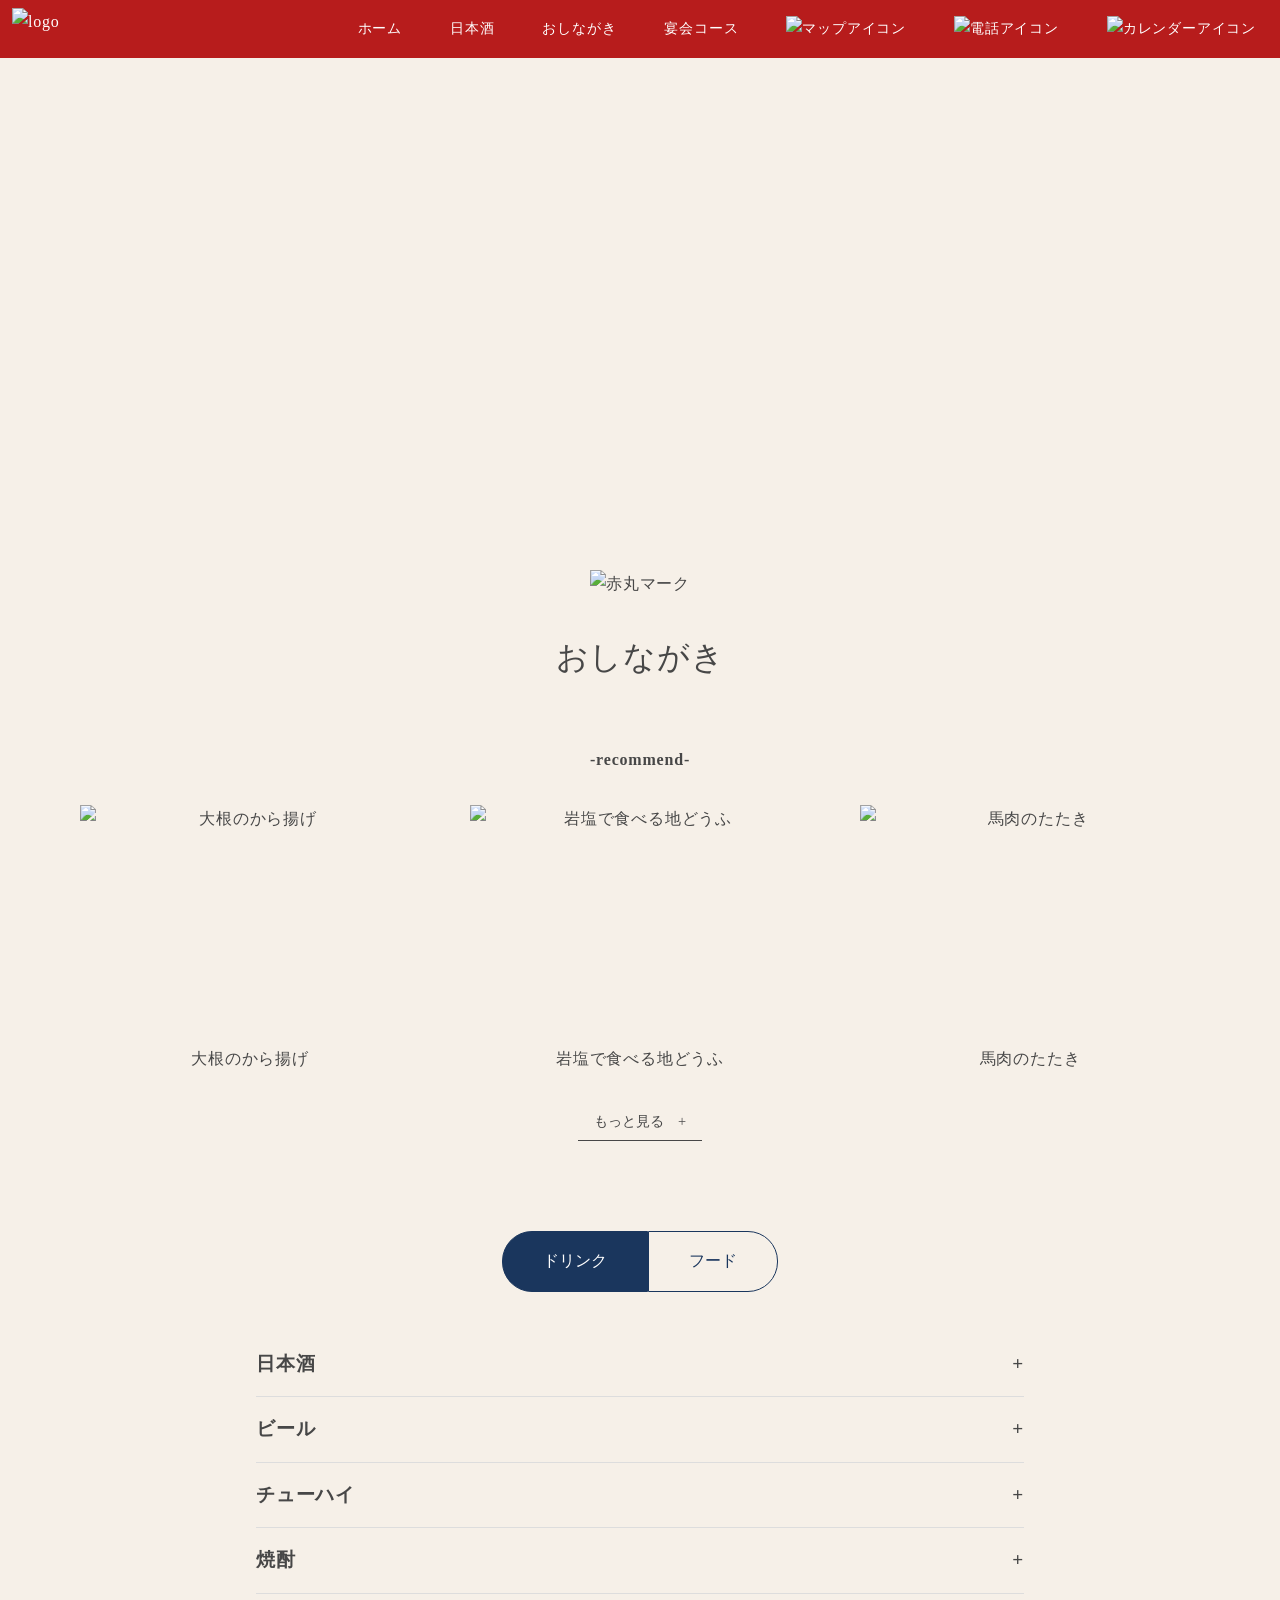
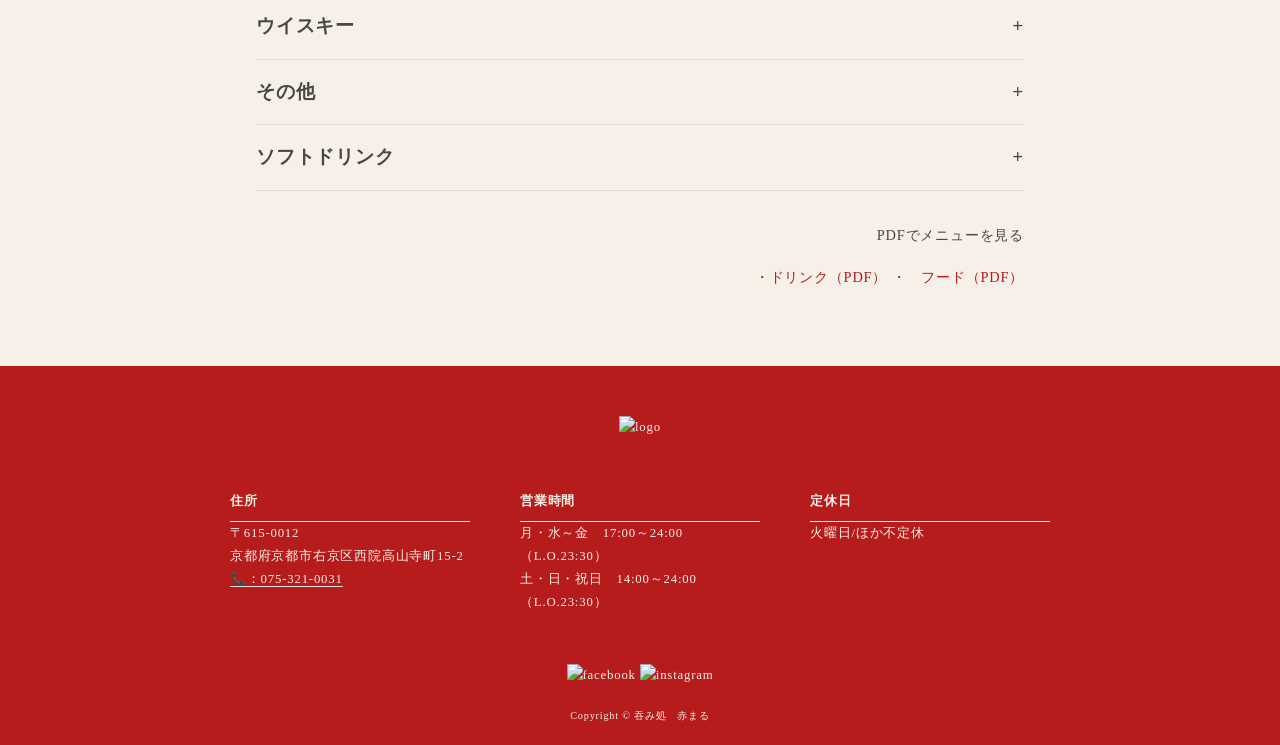
==== drink.html @ 9bc42112 "Add files via upload" ====
<!DOCTYPE html>
<html lang="ja">
<head>
<meta charset="UTF-8" >
<meta name="viewport" content="width=device-width, initial-scale=1.0">
<title>呑み処　赤まる　京都西院居酒屋</title>
<link rel="icon" href="images/icon.png">
<link rel="stylesheet" href="reset.css">
<link rel="stylesheet" href="style.css">
<link rel="stylesheet" href="mobile.css">



</head>
<body>
<header>
 <div class="headerWrap">
    <h1 class="logo">
        <a href="index.html"><img src="images/icon3.png" alt="logo"></a>
    </h1>
        <nav class="gNav">
            <ul class="headerNav">
                <li><a href="index.html#home">
                    <span class="navText">ホーム</span>
                    <img class="navIcon" src="images/icon_home.png" alt="ホーム">
                </a></li>
                <li><a href="sake.html">
                    <span class="navText">日本酒</span>
                    <img class="navIcon" src="images/icon_sake.png" alt="日本酒">
                </a></li>
                <li><a href="drink.html">
                    <span class="navText">おしながき</span>
                    <img class="navIcon" src="images/icon_menu.png" alt="おしながき">
                </a></li>
                <li><a href="party.html">
                    <span class="navText">宴会コース</span>
                    <img class="navIcon" src="images/icon_party.png" alt="宴会コース">
                </a></li>
                <li><a href="index.html#access"><img src="images/icon_address.png" alt="マップアイコン"></a></li>
                <li><a href="tel:05054889491"><img src="images/icon_phone.png" alt="電話アイコン"></a></li>
                <li><a href="https://r.gnavi.co.jp/agg4ncz30000/" target="_blank" rel="noopener noreferrer"><img src="images/icon_carender.png" alt="カレンダーアイコン"></a></li>
            </ul>
        </nav>
 </div>
</header>

<main>
<section class="subhero drinkhero">

</section>

<img src="images/icon.png" alt="赤丸マーク">

<h2 class="sectionTitle">おしながき</h2>

<section class="menuPhoto">
    <div class="innerWrap">

    <h3>-recommend-</h3>
    <div class="menuWrap">

    <!-- おすすめ3枚 -->
    <figure class="menuCard">
        <img src="images/menu102.png" alt="大根のから揚げ">
        <figcaption>大根のから揚げ</figcaption>
    </figure>

    <figure class="menuCard">
        <img src="images/menu101.png" alt="岩塩で食べる地どうふ">
        <figcaption>岩塩で食べる地どうふ</figcaption>
    </figure>

    <figure class="menuCard">
        <img src="images/menu103.png" alt="馬肉のたたき">
        <figcaption>馬肉のたたき</figcaption>
    </figure>

    </div>

    <div class="moreBtn">
    <button type="button" id="openGallery">もっと見る　+</button>
    </div>

    </div>

</section>


<!--============ 写真一覧モーダル =============-->

<div class="modal" id="galleryModal">

    <div class="galleryModalContent">

        <button class="closeBtn" id="closeGallery">
            ×
        </button>

        <h3>- menu gallery -</h3>

        <!-- 写真一覧 -->
        <div class="galleryGrid">

            <figure class="galleryItem">
                <img src="images/menu102.png" alt="大根のから揚げ">
                <figcaption>大根のから揚げ</figcaption>
            </figure>

            <figure class="galleryItem">
                <img src="images/menu101.png" alt="岩塩で食べる地どうふ">
                <figcaption>岩塩で食べる地どうふ</figcaption>
            </figure>

            <figure class="galleryItem">
                <img src="images/menu103.png" alt="馬肉のたたき">
                <figcaption>馬肉のたたき</figcaption>
            </figure>

            <figure class="galleryItem">
                <img src="images/menu/menu201.png" alt="お刺身">
                <figcaption>お刺身</figcaption>
            </figure>

            <figure class="galleryItem">
                <img src="images/menu/menu202.png" alt="ブリカマ焼き">
                <figcaption>ブリカマ焼き</figcaption>
            </figure>

            <figure class="galleryItem">
                <img src="images/menu/menu203.png" alt="ホルモン焼きソバ">
                <figcaption>ホルモン焼きソバ</figcaption>
            </figure>

            <figure class="galleryItem">
                <img src="images/menu/menu204.png" alt="国産和牛上ミノ湯引き">
                <figcaption>国産和牛上ミノ湯引き</figcaption>
            </figure>

            <figure class="galleryItem">
                <img src="images/menu/menu205.png" alt="牛スジ煮込み">
                <figcaption>牛スジ煮込み</figcaption>
            </figure>

            <figure class="galleryItem">
                <img src="images/menu/menu206.png" alt="馬刺し三種盛り">
                <figcaption>馬刺し三種盛り</figcaption>
            </figure>

            <figure class="galleryItem">
                <img src="images/menu/menu207.png" alt="馬肉だし茶漬け">
                <figcaption>馬肉だし茶漬け</figcaption>
            </figure>

            <figure class="galleryItem">
                <img src="images/menu/menu301.png" alt="お店のメニュー">
                <figcaption>お店のメニュー</figcaption>
            </figure>

            <figure class="galleryItem">
                <img src="images/menu/menu302.png" alt="お店のメニュー">
                <figcaption>お店のメニュー</figcaption>
            </figure>

            <figure class="galleryItem">
                <img src="images/menu/menu303.png" alt="お店のメニュー">
                <figcaption>お店のメニュー</figcaption>
            </figure>


            <!--===============-追加用==============

            <figure class="galleryItem">
                <img src="#" alt="#">
                <figcaption>お店のメニュー</figcaption>
            </figure>

            =========================================-->

        </div>

    </div>

</div>


<!-- =========================
     写真拡大モーダル
========================= -->


<div class="photoModal" id="photoModal">

    <button class="photoCloseBtn" id="photoCloseBtn">
        ×
    </button>

    <img id="largeImage" src="#" alt="">

    <p id="largeCaption"></p>

</div>



<!--------以下おしながき------------->

<section class="menu">

    <!-- タブ -->
    <div class="tab">
        <button class="tabBtn active" data-tab="drink">ドリンク</button>
        <button class="tabBtn" data-tab="food">フード</button>
    </div>

    <!-- ドリンク -->
    <div id="drink" class="tabContent active drink">

    <details>
        <summary>日本酒</summary>
        <ul>
            <li>
                <span class="name">本日の日本酒</span>
                <span class="price">550円</span>
            </li>
            <li>
                <span class="name">今週の日本酒</span>
                <span class="price">660円</span>
            </li>
            <li>
                <span class="name">ほか日本酒</span>
                <span class="price">880円～</span>
            </li>
            <p>
                十四代、新政などもございます。店舗にて、ぜひお尋ねください。<br>
                詳しくは、<a href="sake.html">こちらのページ</a>をご覧ください。
            </p>
        </ul>
    </details>

    <details>
        <summary>ビール</summary>
        <ul>
            <li>
                <span class="name">生ビール</span>
                <span class="price">550円</span>
            </li>
            <li>
                <span class="name">瓶ビール</span>
                <span class="price">730円</span>
            </li>
            <li>
                <span class="name">クラフトビール</span>
                <span class="price">680円</span>
            </li>
        </ul>
    </details>

    <details>
        <summary>チューハイ</summary>
        <ul>
            <li>
                <span class="name">プレーン</span>
                <span class="price">550円</span>
            </li>
            <li>
                <span class="name">レモン</span>
                <span class="price">550円</span>
            </li>
            <li>
                <span class="name">ライム</span>
                <span class="price">550円</span>
            </li>
            <li>
                <span class="name">グレープ</span>
                <span class="price">550円</span>
            </li>
            <li>
                <span class="name">グレープフルーツ</span>
                <span class="price">550円</span>
            </li>
            <li>
                <span class="name">シークアーサー</span>
                <span class="price">550円</span>
            </li>
            <li>
                <span class="name">カルピス</span>
                <span class="price">550円</span>
            </li>
            <li>
                <span class="name">宇治茶</span>
                <span class="price">550円</span>
            </li>
            <li>
                <span class="name">赤梅</span>
                <span class="price">550円</span>
            </li>
        </ul>
    </details>

    <details>
        <summary>焼酎</summary>
        <ul>
            <li>
                <span class="name">芋 黒霧島</span>
                <span class="price">550円</span>
            </li>
            <li>
                <span class="name">麦 いいちこ</span>
                <span class="price">550円</span>
            </li>
            <li>
                <span class="name">ほか焼酎</span>
                <span class="price">990円～</span>
            </li>
            <p>
                フラミンゴ、㐂六などもございます。店舗にて、ぜひお尋ねください。<br>
            </p>
        </ul>
    </details>

    <details>
        <summary>ウイスキー</summary>
        <ul>
            <li>
                <span class="name">オーシャンラッキー（ハイボール）</span>
                <span class="price">580円</span>
            </li>
            <li>
                <span class="name">マルス（静岡）</span>
                <span class="price">700円</span>
            </li>

            <!----------------品切れ-----------------------
            <li>
                <span class="name">ピーク（岐阜）</span>
                <span class="price">700円</span>
            </li>
            ----------------------------------------------->

            <li>
                <span class="name">サンピース（三重）</span>
                <span class="price">700円</span>
            </li>

            <!----------------品切れ-----------------------
            <li>
                <span class="name">サンシャイン（富山）</span>
                <span class="price">700円</span>
            </li>
             ----------------------------------------------->

            <li>
                <span class="name">ホワイトオーク（兵庫）</span>
                <span class="price">700円</span>
            </li>
            <li>
                <span class="name">チェリー（福島）</span>
                <span class="price">700円</span>
            </li>
            <li>
                <span class="name">ほかウイスキー</span>
                <span class="price">770円～</span>
            </li>
            <p>
                山崎、AOなどもございます。店舗にて、ぜひお尋ねください。<br>
            </p>
        </ul>
    </details>

    <details>
        <summary>その他</summary>
        <ul>
            <li>
                <span class="name">梅酒</span>
                <span class="price">500円</span>
            </li>
            <li>
                <span class="name">氷結 無糖レモン</span>
                <span class="price">550円</span>
            </li>
            <li>
                <span class="name">レモンチェロ</span>
                <span class="price">550円</span>
            </li>
            <li>
                <span class="name">翠ジン</span>
                <span class="price">550円</span>
            </li>
            <li>
                <span class="name">ハウスワイン（赤・白）</span>
                <span class="price">550円</span>
            </li>
        </ul>
    </details>

    <details>
        <summary>ソフトドリンク</summary>
        <ul>
            <li>
                <span class="name">コーラ</span>
                <span class="price">400円</span>
            </li>
            <li>
                <span class="name">ジンジャーエール</span>
                <span class="price">400円</span>
            </li>
            <li>
                <span class="name">オレンジジュース</span>
                <span class="price">400円</span>
            </li>
            <li>
                <span class="name">アップルジュース</span>
                <span class="price">400円</span>
            </li>
            <li>
                <span class="name">カルピス</span>
                <span class="price">400円</span>
            </li>
            <li>
                <span class="name">ウーロン茶</span>
                <span class="price">400円</span>
            </li>
        </ul>
    </details>

</div>

<!-- フード -->
<div id="food" class="tabContent food">

    <details>
        <summary>おすすめ</summary>
        <ul>
            <li>
                <span class="name">大根のから揚げ</span>
                <span class="price">700円</span>
            </li>
            <li>
                <span class="name">岩塩で食べる地どうふ</span>
                <span class="price">660円</span>
            </li>
            <li>
                <span class="name">馬肉のたたき</span>
                <span class="price">1,300円</span>
            </li>
            <li>
                <span class="name">だしまかず</span>
                <span class="price">700円</span>
            </li>
            <li>
                <span class="name">馬生レバー</span>
                <span class="price">1,600円</span>
            </li>
            <li>
                <span class="name">トマトスライス</span>
                <span class="price">400円</span>
            </li>
            <li>
                <span class="name">ちくわのいそべあげ</span>
                <span class="price">600円</span>
            </li>
            <li>
                <span class="name">牛肉のしぐれ煮</span>
                <span class="price">600円</span>
            </li>
            <li>
                <span class="name">牛カッパ肉からあげ</span>
                <span class="price">900円</span>
            </li>
            <li>
                <span class="name">がんす（魚のすり身フライ）</span>
                <span class="price">450円</span>
            </li>
            <li>
                <span class="name">ホルモン焼きソバ</span>
                <span class="price">1,300円</span>
            </li>
            <li>
                <span class="name">旨から高菜チャーハン</span>
                <span class="price">1,000円</span>
            </li>

             <!----------------品切れ-----------------------
            <li>
                <span class="name">馬肉ギョーザ（5個）</span>
                <span class="price">1,000円</span>
            </li>
            <li>
                <span class="name">万願寺天ぷら</span>
                <span class="price">750円</span>
            </li>
            <li>
                <span class="name">おじゃこと万願寺のおばんざい</span>
                <span class="price">500円</span>
            </li>

            ------------------------------------------------>

            <li>
                <span class="name">鶏ボンジリからあげ</span>
                <span class="price">700円</span>
            </li>
            <li>
                <span class="name">牛スジ煮込み</span>
                <span class="price">800円</span>
            </li>
        </ul>
    </details>

    <details>
        <summary>馬肉</summary>
        <ul>
            <li>
                <span class="name">馬刺し三種盛り</span>
                <span class="price">2,500円</span>
            </li>
            <li>
                <span class="name">特選霜降り</span>
                <span class="price">2,000円</span>
            </li>
            <li>
                <span class="name">たてがみ</span>
                <span class="price">1,850円</span>
            </li>
            <li>
                <span class="name">赤身ロース</span>
                <span class="price">1,200円</span>
            </li>
            <li>
                <span class="name">ハラミ</span>
                <span class="price">1,200円</span>
            </li>
            <li>
                <span class="name">ヒレ</span>
                <span class="price">1,100円</span>
            </li>
            <li>
                <span class="name">馬生レバー</span>
                <span class="price">1,600円</span>
            </li>
            <li>
                <span class="name">桜ユッケ</span>
                <span class="price">1,200円</span>
            </li>
            <li>
                <span class="name">馬肉の炙り</span>
                <span class="price">1,850円</span>
            </li>
            <li>
                <span class="name">馬肉のたたき</span>
                <span class="price">1,300円</span>
            </li>
            <li>
                <span class="name">馬焼肉盛り合わせ</span>
                <span class="price">4,000円</span>
            </li>
        </ul>
    </details>

    <details>
        <summary>お刺身</summary>
        <ul>
            <li>
                <span class="name">本日のお刺身</span>
                <span class="price">700円</span>
            </li>

            <li>
                <span class="name">刺身の盛り合わせ</span>
                <span class="price">1,700円</span>
            </li>

            <p>
                マグロ・タイ・タコ・ブリトロ・〆サバ・サーモンなど。<br>
                ※仕入れ状況により、内容が変更となる場合がございます。
            </p>
        </ul>
    </details>

    <details>
        <summary>おつまみ</summary>
        <ul>
            <li>
                <span class="name">きゅうり一本漬</span>
                <span class="price">600円</span>
            </li>
            <li>
                <span class="name">ナス一本漬</span>
                <span class="price">600円</span>
            </li>
            <li>
                <span class="name">お漬物盛り</span>
                <span class="price">650円</span>
            </li>
            <li>
                <span class="name">サメ軟骨ウメ</span>
                <span class="price">600円</span>
            </li>
            <li>
                <span class="name">本わさび昆布</span>
                <span class="price">600円</span>
            </li>
            <li>
                <span class="name">ショウガ昆布</span>
                <span class="price">600円</span>
            </li>
            <li>
                <span class="name">ひろみのヘシコ</span>
                <span class="price">750円</span>
            </li>
            <li>
                <span class="name">博多酢モツ</span>
                <span class="price">600円</span>
            </li>
            <li>
                <span class="name">カニ味噌</span>
                <span class="price">600円</span>
            </li>
            <li>
                <span class="name">あん肝</span>
                <span class="price">650円</span>
            </li>
            <li>
                <span class="name">お刺身クラゲ</span>
                <span class="price">700円</span>
            </li>
            <li>
                <span class="name">炙り明太子</span>
                <span class="price">600円</span>
            </li>
            <li>
                <span class="name">板わさ</span>
                <span class="price">600円</span>
            </li>
            <li>
                <span class="name">チャンジャ</span>
                <span class="price">600円</span>
            </li>
            <li>
                <span class="name">じゃこおろし</span>
                <span class="price">500円</span>
            </li>
            <li>
                <span class="name">なめたけおろし</span>
                <span class="price">500円</span>
            </li>
            <li>
                <span class="name">馬力</span>
                <span class="price">500円</span>
            </li>
            <li>
                <span class="name">もろきゅう</span>
                <span class="price">500円</span>
            </li>
            <li>
                <span class="name">らっきょ</span>
                <span class="price">450円</span>
            </li>
            <li>
                <span class="name">おつまみ三種</span>
                <span class="price">900円</span>
            </li>
            <li>
                <span class="name">岩塩で食べる地豆腐</span>
                <span class="price">650円</span>
            </li>
            <li>
                <span class="name">エイヒレ炙り</span>
                <span class="price">900円</span>
            </li>
            <li>
                <span class="name">トマトスライス</span>
                <span class="price">400円</span>
            </li>
        </ul>
    </details>

    <details>
        <summary>一品</summary>
        <ul>
            <li>
                <span class="name">赤ウインナー</span>
                <span class="price">550円</span>
            </li>
            <li>
                <span class="name">チョリソー</span>
                <span class="price">600円</span>
            </li>
            <li>
                <span class="name">ガーリックウインナー</span>
                <span class="price">650円</span>
            </li>
            <li>
                <span class="name">バーブウインナー</span>
                <span class="price">650円</span>
            </li>
            <li>
                <span class="name">ウインナー三種</span>
                <span class="price">900円</span>
            </li>
            <li>
                <span class="name">厚切りベーコン</span>
                <span class="price">600円</span>
            </li>
            <li>
                <span class="name">ベーコンエッグ</span>
                <span class="price">700円</span>
            </li>
            <li>
                <span class="name">ゴーヤチャンプル</span>
                <span class="price">1,100円</span>
            </li>
            <li>
                <span class="name">餃子</span>
                <span class="price">600円</span>
            </li>
            <li>
                <span class="name">青トウガラシ餃子</span>
                <span class="price">600円</span>
            </li>
            <li>
                <span class="name">激辛餃子</span>
                <span class="price">700円</span>
            </li>
            <li>
                <span class="name">四川麻婆豆腐</span>
                <span class="price">1,100円</span>
            </li>
            <li>
                <span class="name">国産和牛ホホのから揚げ</span>
                <span class="price">950円</span>
            </li>
            <li>
                <span class="name">国産和牛ホホの塩焼き</span>
                <span class="price">950円</span>
            </li>
            <li>
                <span class="name">国産和牛上ミノ湯引き</span>
                <span class="price">950円</span>
            </li>
            <li>
                <span class="name">国産和牛センマイ刺し</span>
                <span class="price">950円</span>
            </li>
        </ul>
    </details>

    <details>
        <summary>焼き物</summary>
        <ul>
            <li>
                <span class="name">ブリカマ焼き</span>
                <span class="price">1,100円</span>
            </li>
            <li>
                <span class="name">サワラ焼き</span>
                <span class="price">700円</span>
            </li>
            <li>
                <span class="name">サバ焼き</span>
                <span class="price">700円</span>
            </li>
            <li>
                <span class="name">鮭ハラス焼き</span>
                <span class="price">700円</span>
            </li>
            <li>
                <span class="name">ししゃも焼き</span>
                <span class="price">650円</span>
            </li>
            <li>
                <span class="name">厚切り鮭焼き</span>
                <span class="price">750円</span>
            </li>
            <li>
                <span class="name">親鶏炭火焼き</span>
                <span class="price">750円</span>
            </li>
            <li>
                <span class="name">砂ずり焼き</span>
                <span class="price">600円</span>
            </li>
            <li>
                <span class="name">セセリ塩焼き</span>
                <span class="price">700円</span>
            </li>
            <li>
                <span class="name">こてっちゃん</span>
                <span class="price">700円</span>
            </li>
            <li>
                <span class="name">トントロ焼き</span>
                <span class="price">700円</span>
            </li>
            <li>
                <span class="name">国産和牛ホルモン塩焼き</span>
                <span class="price">1,100円</span>
            </li>
            <li>
                <span class="name">国産和牛カルビ焼き</span>
                <span class="price">1,200円</span>
            </li>
            <li>
                <span class="name">国産和牛ハツ焼き</span>
                <span class="price">900円</span>
            </li>
            <li>
                <span class="name">国産和牛レバニラ</span>
                <span class="price">900円</span></li>
            <li>
                <span class="name">国産和牛タン塩焼き</span>
                <span class="price">900円</span></li>
        </ul>
    </details>

    <details>
        <summary>揚げ物</summary>
        <ul>
            <li>
                <span class="name">ハムカツ</span>
                <span class="price">450円</span>
            </li>
            <li>
                <span class="name">ボンジリのから揚げ</span>
                <span class="price">700円</span>
            </li>
            <li>
                <span class="name">さきイカの天ぷら</span>
                <span class="price">650円</span>
            </li>
            <li>
                <span class="name">ごぼうのから揚げ</span>
                <span class="price">650円</span>
            </li>
            <li>
                <span class="name">ナンコツのから揚げ</span>
                <span class="price">650円</span>
            </li>
            <li>
                <span class="name">鶏のから揚げ</span>
                <span class="price">650円</span>
            </li>
            <li>
                <span class="name">ホルモンのから揚げ</span>
                <span class="price">650円</span>
            </li>
            <li>
                <span class="name">下足のから揚げ</span>
                <span class="price">650円</span>
            </li>
            <li>
                <span class="name">レンコンハサミ揚げ</span>
                <span class="price">650円</span>
            </li>
            <li>
                <span class="name">しいたけの肉詰め</span>
                <span class="price">650円</span>
            </li>
            <li>
                <span class="name">ササミ大葉揚げ</span>
                <span class="price">650円</span>
            </li>
            <li>
                <span class="name">ササミチーズ揚げ</span>
                <span class="price">650円</span>
            </li>
            <li>
                <span class="name">旨辛ササミチキン</span>
                <span class="price">650円</span>
            </li>
            <li>
                <span class="name">ササミフライ三種</span>
                <span class="price">900円</span>
            </li>
            <li>
                <span class="name">ちくわのいそべ揚げ</span>
                <span class="price">600円</span>
            </li>
            <li>
                <span class="name">クリームコロッケ</span>
                <span class="price">450円</span>
            </li>
            <li>
                <span class="name">コロッケ（2個）</span>
                <span class="price">550円</span>
            </li>
            <li>
                <span class="name">ポテトフライ</span>
                <span class="price">600円</span>
            </li>
            <li>
                <span class="name">超ビッグメンチカツ</span>
                <span class="price">1,300円</span>
            </li>
            <li>
                <span class="name">大きくて長いヒレカツ</span>
                <span class="price">1,300円</span>
            </li>
            <li>
                <span class="name">アジフライ（2枚）</span>
                <span class="price">800円</span>
            </li>
            <li>
                <span class="name">ビッグコロッケ</span>
                <span class="price">850円</span>
            </li>
        </ul>
    </details>

    <details>
        <summary>サラダ</summary>
        <ul>
            <li>
                <span class="name">赤まるサラダ（野菜サラダ）</span>
                <span class="price">950円</span>
            </li>
            <li>
                <span class="name">ポテトサラダ</span>
                <span class="price">680円</span>
            </li>
        </ul>
    </details>

    <details>
        <summary>ご飯物</summary>
        <ul>
            <li>
                <span class="name">チャーハン</span>
                <span class="price">900円</span>
            </li>
            <li>
                <span class="name">高菜チャーハン</span>
                <span class="price">900円</span>
            </li>
            <li>
                <span class="name">旨辛チャーハン</span>
                <span class="price">1,000円</span>
            </li>
            <li>
                <span class="name">ガーリックチャーハン</span>
                <span class="price">1,000円</span>
            </li>
            <li>
                <span class="name">焼きそば（ミックス）</span>
                <span class="price">1,000円</span>
            </li>
            <li>
                <span class="name">海鮮ユッケ丼</span>
                <span class="price">1,000円</span>
            </li>
            <li>
                <span class="name">お茶漬け</span>
                <span class="price">700円</span>
            </li>
            <li>
                <span class="name">四川麻婆丼</span>
                <span class="price">1,200円</span>
            </li>
            <li>
                <span class="name">四川麻婆麺（まぜ麺）</span>
                <span class="price">1,300円</span>
            </li>
        </ul>
    </details>

</div>

</div>

<div class="menuPDF">
    <p>PDFでメニューを見る</p>
            <a href="pdf/drink.pdf" target="_blank" class="pdf">
                ・ドリンク（PDF）
            </a>

            <a href="pdf/food.pdf" target="_blank" class="pdf">
                ・　フード（PDF）
            </a>
</div>

</section>



<script>

    /* =========================
       タブ切り替え
    ========================= */

    const tabs = document.querySelectorAll(".tabBtn");
    const contents = document.querySelectorAll(".tabContent");

    tabs.forEach(tab => {

        tab.addEventListener("click", () => {

            tabs.forEach(btn => {
                btn.classList.remove("active");
            });

            contents.forEach(content => {
                content.classList.remove("active");
            });

            tab.classList.add("active");

            document
                .getElementById(tab.dataset.tab)
                .classList.add("active");

        });

    });


    /* =========================
       写真一覧モーダル
    ========================= */

    const galleryModal =
        document.getElementById("galleryModal");

    const openGallery =
        document.getElementById("openGallery");

    const closeGallery =
        document.getElementById("closeGallery");


    // もっと見るをクリック

    openGallery.addEventListener("click", () => {

        galleryModal.style.display = "block";

    });


    // ×をクリック

    closeGallery.addEventListener("click", () => {

        galleryModal.style.display = "none";

    });


    /* =========================
       写真拡大
    ========================= */
    const galleryItems =
        document.querySelectorAll(".galleryItem");

    const photoModal =
        document.getElementById("photoModal");

    const largeImage =
        document.getElementById("largeImage");

    const largeCaption =
        document.getElementById("largeCaption");

    const photoCloseBtn =
        document.getElementById("photoCloseBtn");


    galleryItems.forEach(item => {

        item.addEventListener("click", () => {

            const image =
                item.querySelector("img");

            const caption =
                item.querySelector("figcaption");


            largeImage.src = image.src;

            largeImage.alt = image.alt;

            largeCaption.textContent =
                caption.textContent;


            photoModal.style.display = "flex";

        });

    });


    // 拡大写真を閉じる

    photoCloseBtn.addEventListener("click", () => {

        photoModal.style.display = "none";

    });



    /* =========================
       背景クリックで閉じる
    ========================= */

    galleryModal.addEventListener("click", (event) => {

        if (event.target === galleryModal) {

            galleryModal.style.display = "none";

        }

    });


    photoModal.addEventListener("click", (event) => {

        if (event.target === photoModal) {

            photoModal.style.display = "none";

        }

    });

</script>
</main>


<footer>
    <div class="innerWrap">
    <p>
        <a href="index.html"><img src="images/icon3.png" alt="logo"></a>
    </p>
    <div class="footerInfo">
        <dl>
        <dt>住所</dt>
        <dd>
            〒615-0012<br>
            京都府京都市右京区西院高山寺町15-2<br>
            <a href="tel:0753210031"  class="tel-link">
                📞：075-321-0031
            </a>
        </dd>
        </dl>

        <dl>
        <dt>営業時間</dt>
        <dd>
             月・水～金　17:00～24:00（L.O.23:30）<br>
             土・日・祝日　14:00～24:00（L.O.23:30）
        </dd>
        </dl>

        <dl>
        <dt>定休日</dt>
        <dd>
            火曜日/ほか不定休
        </dd>
        </dl>
    </div>
    <div class="footerIcon">
    <p>
        <a href="#"><img src="images/icon_fb.png" alt="facebook"></a>
        <a href="#"><img src="images/icon_ig.png" alt="instagram"></a>
    </p>
    </div>
    <small>Copyright © 吞み処　赤まる</small>
    </div>

</footer>

</body>
---- style.css ----
body{
    min-height: 100vh;
    flex-direction: column;
    font-family:"Zen Old Mincho", serif;
    font-size:16px;
    line-height:1.8;
    letter-spacing: 0.05rem;
    color:#474747;
    background-color:#F6F0E8;
    text-align: center;
}
main{
    padding-top: 60px;
}
section{
    margin-bottom: 60px;
}
.innerWrap{
    max-width: 1200px;
    margin: 0 auto;
    padding: 0 40px;
}


/*----------------*/

header{
    position: fixed;
    top: 0;
    left: 0;
    width: 100%;
    z-index: 100;
    background-color:#B71C1C;
    backdrop-filter: blur(4px);
    color: #fff;
}
.headerWrap{
    display: flex;
    justify-content:space-between;
    align-items:center;
}
header h1 img{
    display: flex;
    text-align: left;
    height: 42px;
    margin-left: 12px ;
}

header nav ul{
    display:flex;
    text-align:right;
}
header nav li{
    font-size: 0.9rem;
    color:#fff;
    padding: 16px 24px;
}
header nav li img{
    height: 30px;
}
header nav a:hover{
    text-decoration: underline solid #fff;
}

.navIcon {
    display: none;
}
/*----------------*/

.hero{
    background-image: url(images/hero.png);
    background-repeat: no-repeat;
    background-size: cover;
    background-position: center;
    height: 100vh;
    display: flex;
    justify-content: center;
    align-items: center;
}

.heroLogo {
    width: 70%;
}
.heroLogo img{
    width: 100%;
    height: auto;
}


.menuBtn,
.bookingBtn,
.sakeBtn{
    display: flex;
    gap: 50px;
    justify-content: center;
}

.btn{
    width: 300px;
    text-align: center;
    background:#1A365D;
    color:#fff;
    padding:15px 35px;
    border-radius:50px;
    transition:.3s;
}
.btn:hover{
    background:#F6F0E8;
    color: #1A365D;
    border: #1A365D solid 2px;
}
/* 予約ボタンだけ */
.btnReserve{
    background:#B71C1C;
    color: #fff;
}

.btnReserve:hover{
    background:#F6F0E8;
    color: #B71C1C;
    border: #B71C1C solid 2px;
}

.sectionTitle{
    font-size: 2rem;
    text-align: center;
    padding-top: 30px;
    margin-bottom: 60px;
}

/*------------sake-----------*/

.sakeItem {
    display: flex;
    flex: 1;
    gap: 50px;
}
.sakeItem img{
    width: 100%;
    max-height: 400px;
}
.sakeItem article p{
    padding-top: 50px;
    margin-bottom: 60px;
}


/*------------menu-----------*/



/*------------photogallery-----------*/

.slider{
    width: 100%;
}
.bx-wrapper {
    width: 100%;
    height: 450px;
    margin: 0 auto;
    display: flex;
    align-items: center;
}
.slider img {
    width: 100%;
    height: 400px;
    object-fit: contain;
    display: block;
}

/*------------access-----------*/

.accessItem{
    display: flex;
    flex: 1;
    justify-content: center;
    gap: 50px;
    text-align: left;
}

.tel-link {
    border-bottom: 1px solid #ddd;
}
.tel-link:hover{
    border-bottom: 1px solid #1A365D;
    color: #1A365D;
}
.pdf{
    color: #B71C1C;

}
.pdf:hover{
    border-bottom: 1px solid #B71C1C;
}
.storeInfo dt {
    font-weight: bold;
    padding-bottom: 8px;
    border-bottom: 1px solid #ddd;
}
.storeInfo dd {
    padding: 15px 0 20px;
}
.storeInfo dd p:last-child {
    margin-bottom: 0;
}
.storeInfo .note {
    font-size: 0.9rem;
}



/*------------footer-----------*/

footer{
    display: block;
    background-color: #B71C1C;
    color: #F6F0E8;
    font-size: 0.8rem;
    padding: 50px 0 20px 0 ;
}
.footerInfo{
    display: flex;
    justify-content: center;
    gap: 50px;
    margin: 50px 0;
}
.footerInfo dl{
    text-align: left;
    width: 240px;
}
.footerInfo dt {
    font-weight: bold;
    padding-bottom: 8px;
    border-bottom: 1px solid ;
}
.snsIcon p img{
    height: 42px;
}
small{
    display: block;
    padding-top: 20px;
}


/*以下下層ページ*/

/*各Heroについて*/

.subhero{
    background-repeat: no-repeat;
    background-size: cover;
    background-position: center;
    height: 50vh;
    text-align: center;
}

.drinkhero{
    background-image: url(images/drinkhero.png);
}
.partyhero{
    background-image: url(images/partyhero.png);
}
.sakehero{
    background-image: url(images/sakehero.png);
}

/*----------sake------------*/

.sakeWrap{
    display: flex;
    gap: 50px;
}
.akamaruCard{
    flex:1;
    margin: 0 auto;
}
.akamaruCard img{
    width:100%;
    height:300px;
    object-fit:cover;
    display:block;
}
h3{
    font-weight: bold;
    text-align:center;
    margin: 30px 0;
}

.orderItem {
    display: flex;
    width: 100%;
}
.orderText{
    width: 45%;
}
.orderImg {
    width: 55%;
}
.sakeText,
.orderText {
    display: flex;
    flex: 1;
    font-size: 0.9rem;
    flex-direction: column;
    justify-content: center;
    align-items: center;
    box-sizing: border-box;
    text-align: center;
}

.orderText p {
    margin-bottom: 2rem;
}

.orderImg img {
    width: 100%;
    height: 100%;
    min-height: 500px;
    object-fit: contain;
}

.orderText p {
    padding-bottom: 1rem;
}


/* ----日本酒とは---- */
.sakeCards {
    display: grid;
    grid-template-columns: repeat(4, 1fr);
    gap: 20px;
    max-width: 1200px;
    margin: 0 auto;
}

.sakeCard {
    padding: 30px 25px;
    border: 1px solid #8b6f5a;
    background-color: #fffdf9;
}

.cardNumber {
    display: block;
    margin-bottom: 15px;
    font-size: 14px;
    letter-spacing: 2px;
}

.sakeCard h3 {
    margin-bottom: 20px;
    font-size: 1.2rem;
}

.sakeCard p {
    line-height: 1.9;
    font-size: 14px;
}



/*----------drink-----------*/


.menuWrap{
    display: flex;
    gap: 50px;
}
.menuCard{
    flex:1;
    margin: 0 auto;
}
.menuCard img{
    width:100%;
    height:240px;
    object-fit:cover;
    display:block;
}
.moreBtn {
    text-align: center;
    margin-top: 30px;
}

.moreBtn button {
    border-bottom: 1px solid #474747;
    color: #474747;
    font-size: 0.9rem;
    padding: 5px 1rem;
    transition:.3s;
}
.moreBtn button:hover{
    border-bottom: 1px solid #B71C1C;
    color: #B71C1C;
}


/*写真一覧モーダル*/

.modal {
    display: none;
    position: fixed;
    z-index: 1000;
    inset: 0;
    background: rgba(0, 0, 0, 0.8);
    overflow-y: auto;
    padding: 50px 20px;
}

.galleryModalContent {
    position: relative;
    width: 90%;
    max-width: 1000px;
    margin: 0 auto;
    background: #F6F0E8;
    padding: 50px 40px;
}


/* 閉じるボタン */

.closeBtn {
    position: absolute;
    top: 10px;
    right: 20px;
    background: none;
    border: none;
    color: #1A365D;
    font-size: 35px;
    cursor: pointer;
}


/* 写真一覧 */

.galleryGrid {
    display: grid;
    grid-template-columns: repeat(3, 1fr);
    gap: 10px;
}
.galleryItem {
    margin: 0;
    cursor: pointer;
}
.galleryItem img {
    display: block;
    width: 100%;
    aspect-ratio: 1 / 1;
    object-fit: cover;
    transition: opacity 0.3s;
}

.galleryItem:hover img {
    opacity: 0.8;
}
.galleryItem figcaption {
    margin-bottom: 10px;
    text-align: center;
    font-size: 0.9rem;
}


/* =========================
   写真拡大モーダル
======================== */


.photoModal {
    display: none;

    position: fixed;

    z-index: 2000;

    inset: 0;

    background: rgba(0, 0, 0, 0.9);

    align-items: center;
    justify-content: center;

    flex-direction: column;

    padding: 30px;
}


.photoModal img {
    display: block;

    max-width: 90%;
    max-height: 80vh;

    object-fit: contain;
}


.photoModal p {
    color: white;

    margin-top: 15px;

    text-align: center;
}


/* 拡大写真の閉じるボタン*/

.photoCloseBtn {
    position: absolute;

    top: 20px;
    right: 30px;

    background: none;
    border: none;

    color: white;

    font-size: 40px;

    cursor: pointer;
}



/*-----menu-----*/

.menu{
    display: block;
    width:60%;
    max-width:900px;
    margin: 0px auto 60px auto ;
    padding-top: 30px;
    text-align: left;
}
.menu ul {
    width: 80%;
    margin: 0 auto;
}
.menu ul li{
    display: flex;
    line-height: 2.5;
}
.name{
    display:flex;
    align-items:center;
    flex:1;
}
.name::after{
    content:"";
    flex:1;
    border-bottom:1px dotted #1A365D;
    margin:0 12px;
}
.price{
    margin-left: auto;
    margin-right: 20px;
    white-space:nowrap;
    font-weight:bold;
    color:#7B1E24;
}
.menu p,.menuPDF{
    font-size: 0.9rem;
    padding: 1rem 0;
}
.drink a{
    border-bottom: #B71C1C solid 1px;
}
.menuPDF{
    text-align: right;
}



/* タブボタン */
.tab{
    display:flex;
    justify-content:center;
    margin-bottom:40px;
}
.tabBtn{
    background:#F6F0E8;
    color:#1A365D;
    border:#1A365D solid 1px;
    padding:15px 40px;
    cursor:pointer;
}
.tabBtn.active{
    background:#1A365D;
    color: #fff;
}
.tabBtn:first-child{
    border-radius:30px 0 0 30px;
}
.tabBtn:last-child{
    border-radius:0 30px 30px 0;
}

/* タブ切り替え設定 */

.tabContent{
    display:none;
}
.tabContent.active{
    display:block;
}


/* アコーディオン */

details{
    border-bottom:1px solid #ddd;
    padding:15px 0;
}
summary{
    list-style: none;
    cursor:pointer;
    font-size:1.2rem;
    font-weight:bold;
}
summary::after{
    content:"+";
    float:right;
}
details[open] summary::after {
    content: "−";
}
details ul{
    margin-top:15px;
    padding-left:20px;
}

/*--------------party------------*/

.partymenu summary {
    display: flex;
}


.atention{
    width: 60%;
    margin: 0 auto;
}
.atention p{
    text-align: left;
    font-size: 1.2rem;
    font-weight:bold;
    margin-bottom: 1rem;
}
.atention ul li{
    text-align: left;
}
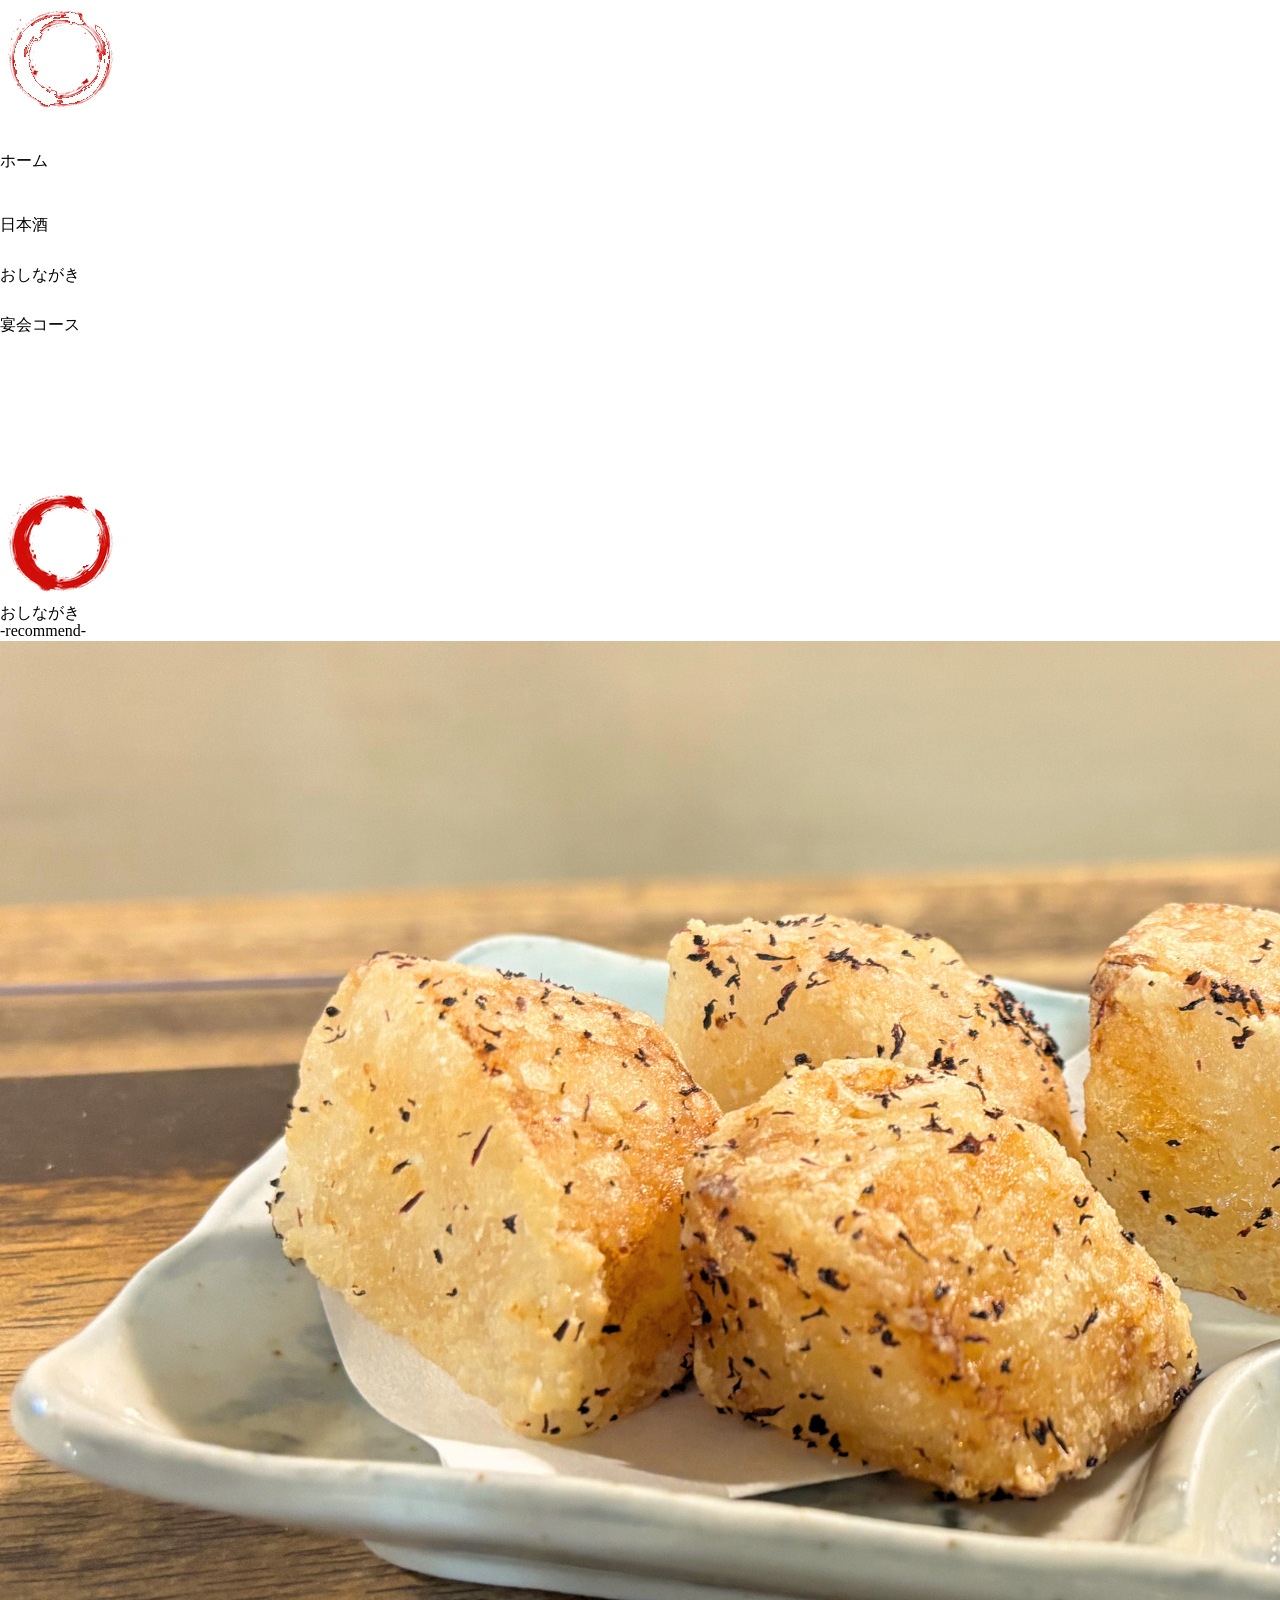
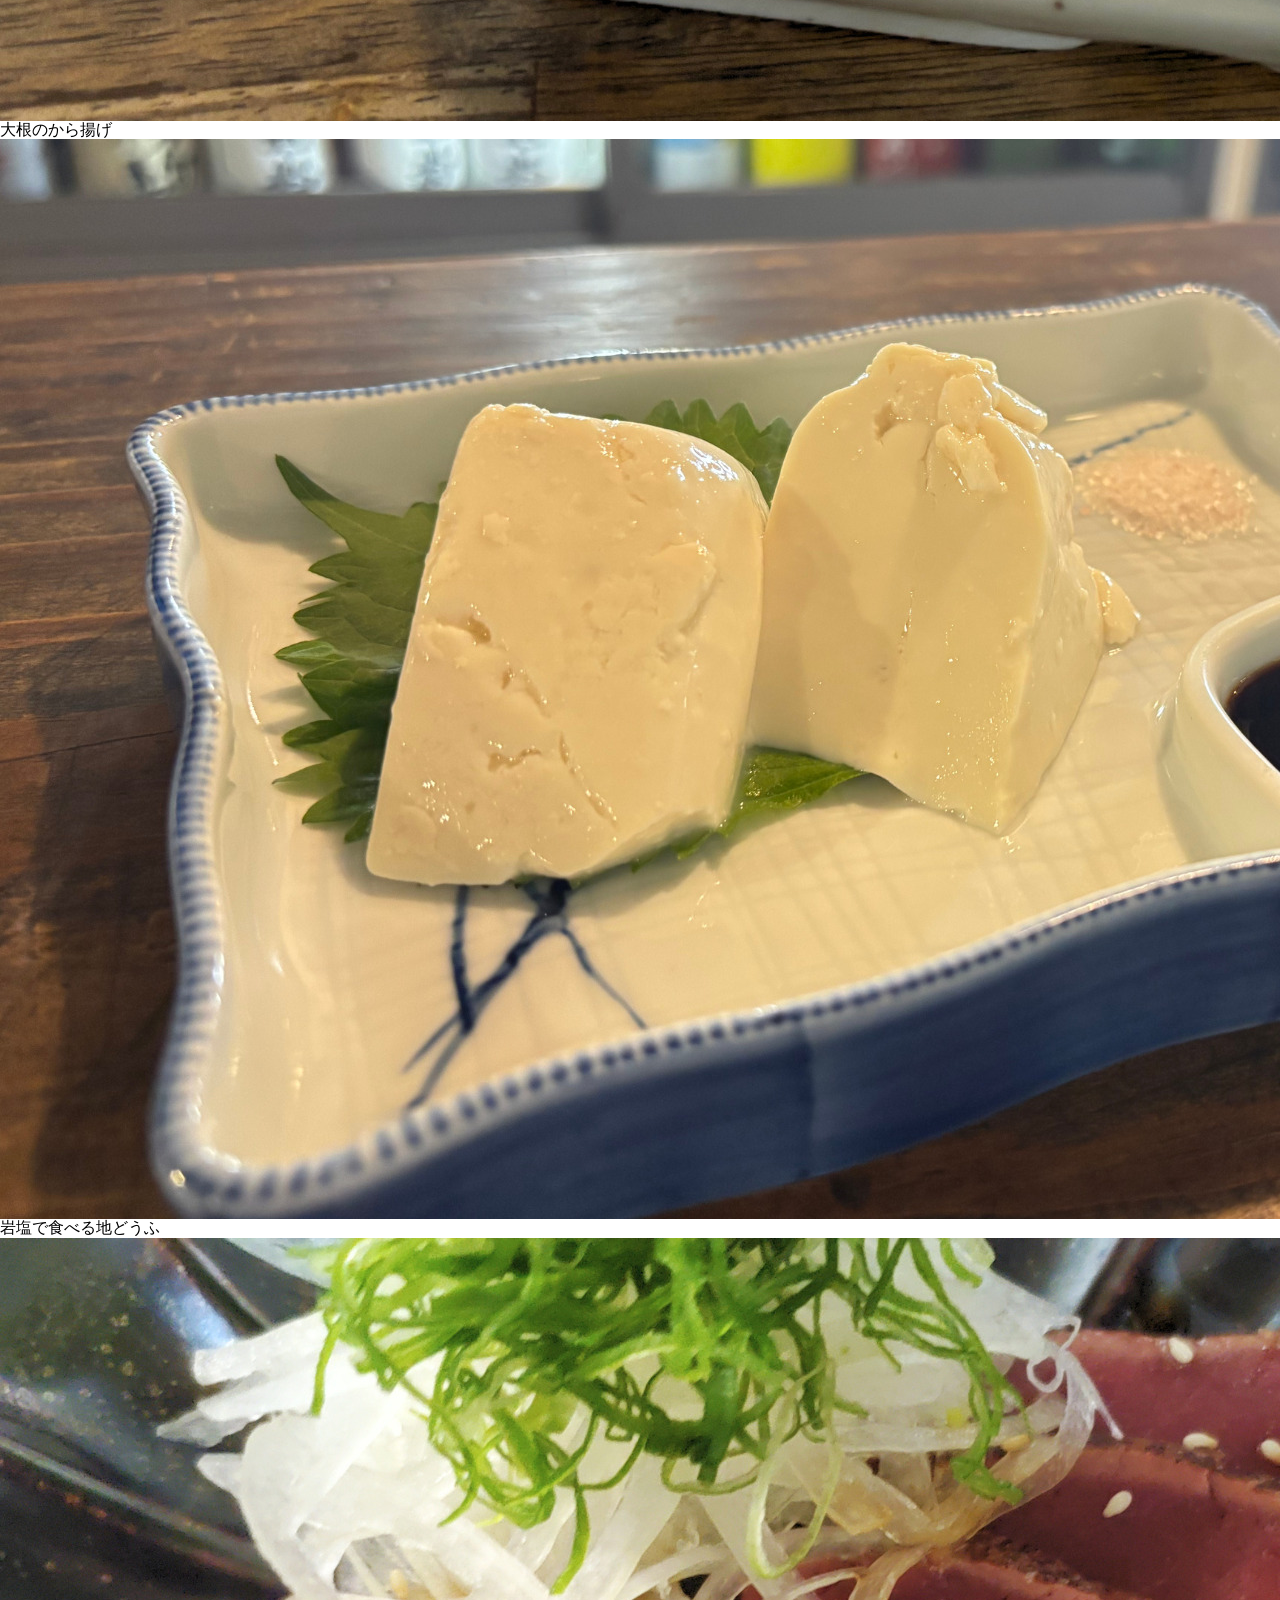
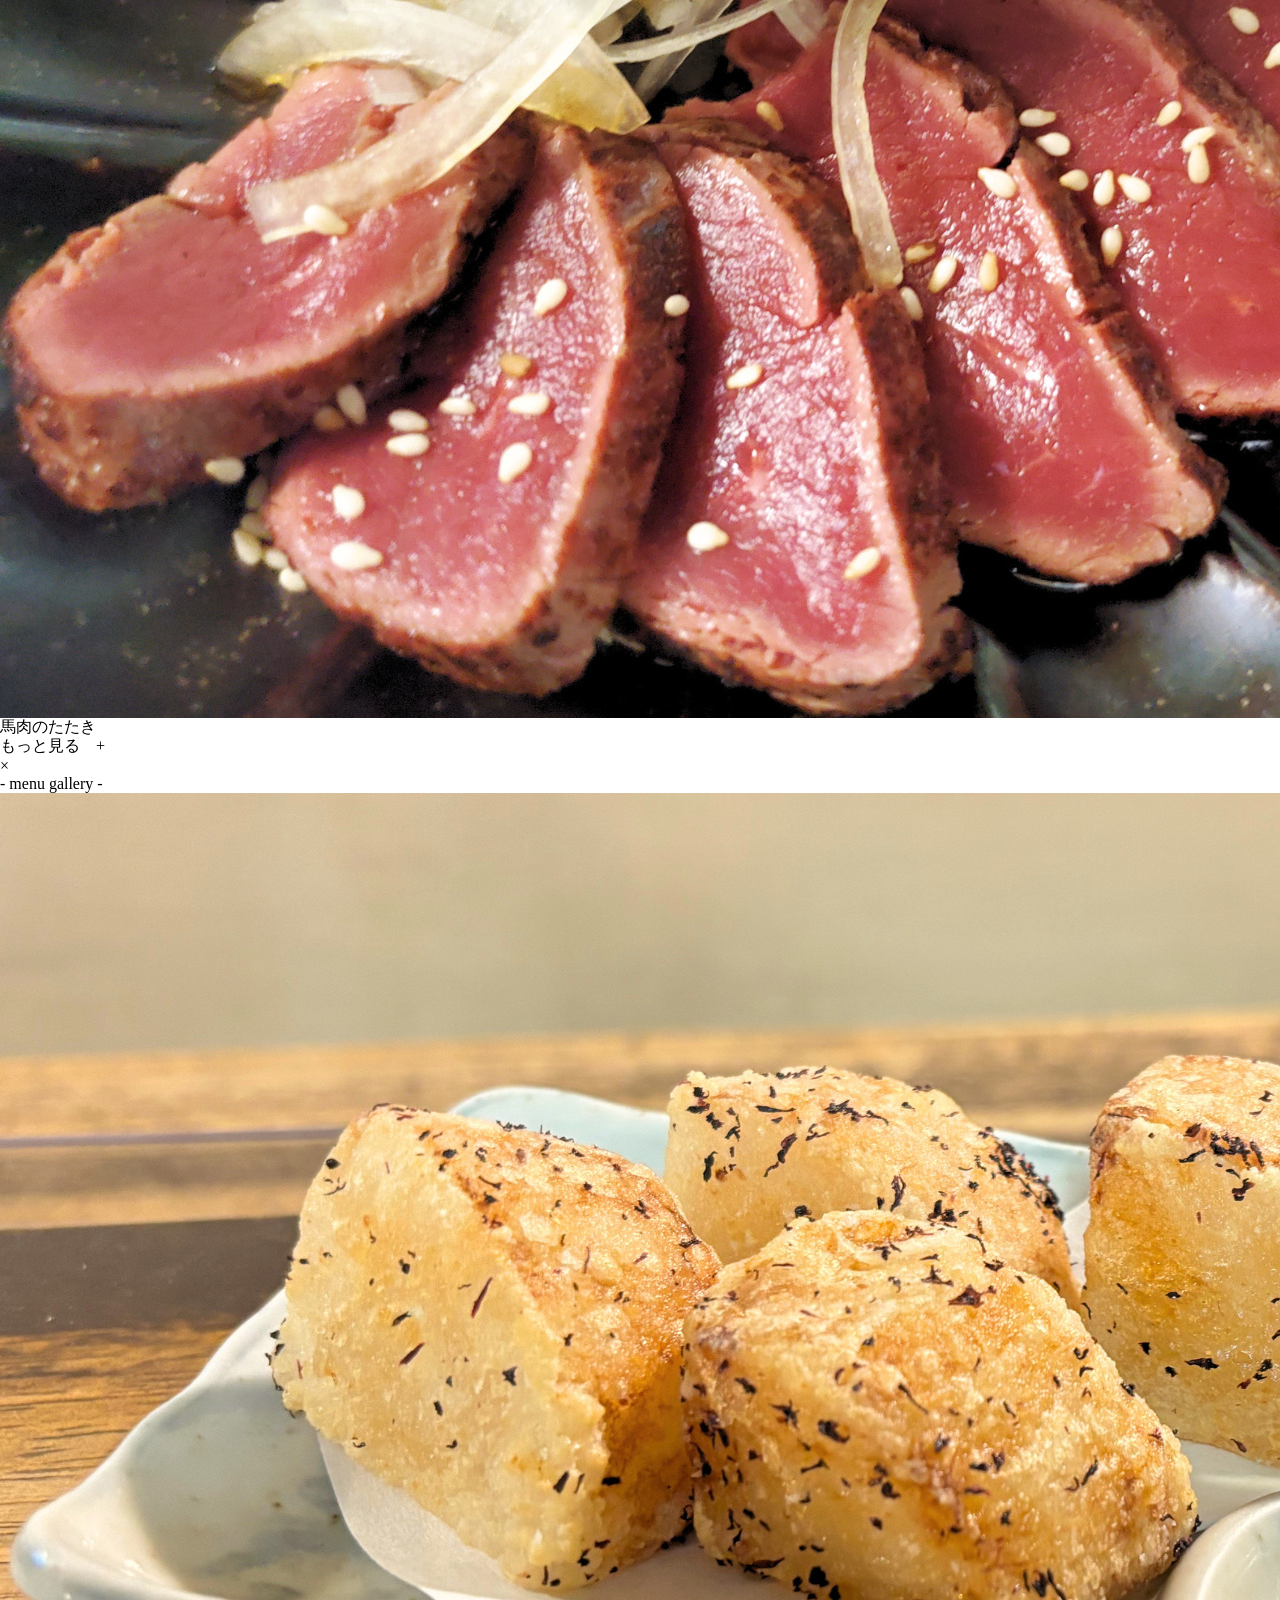
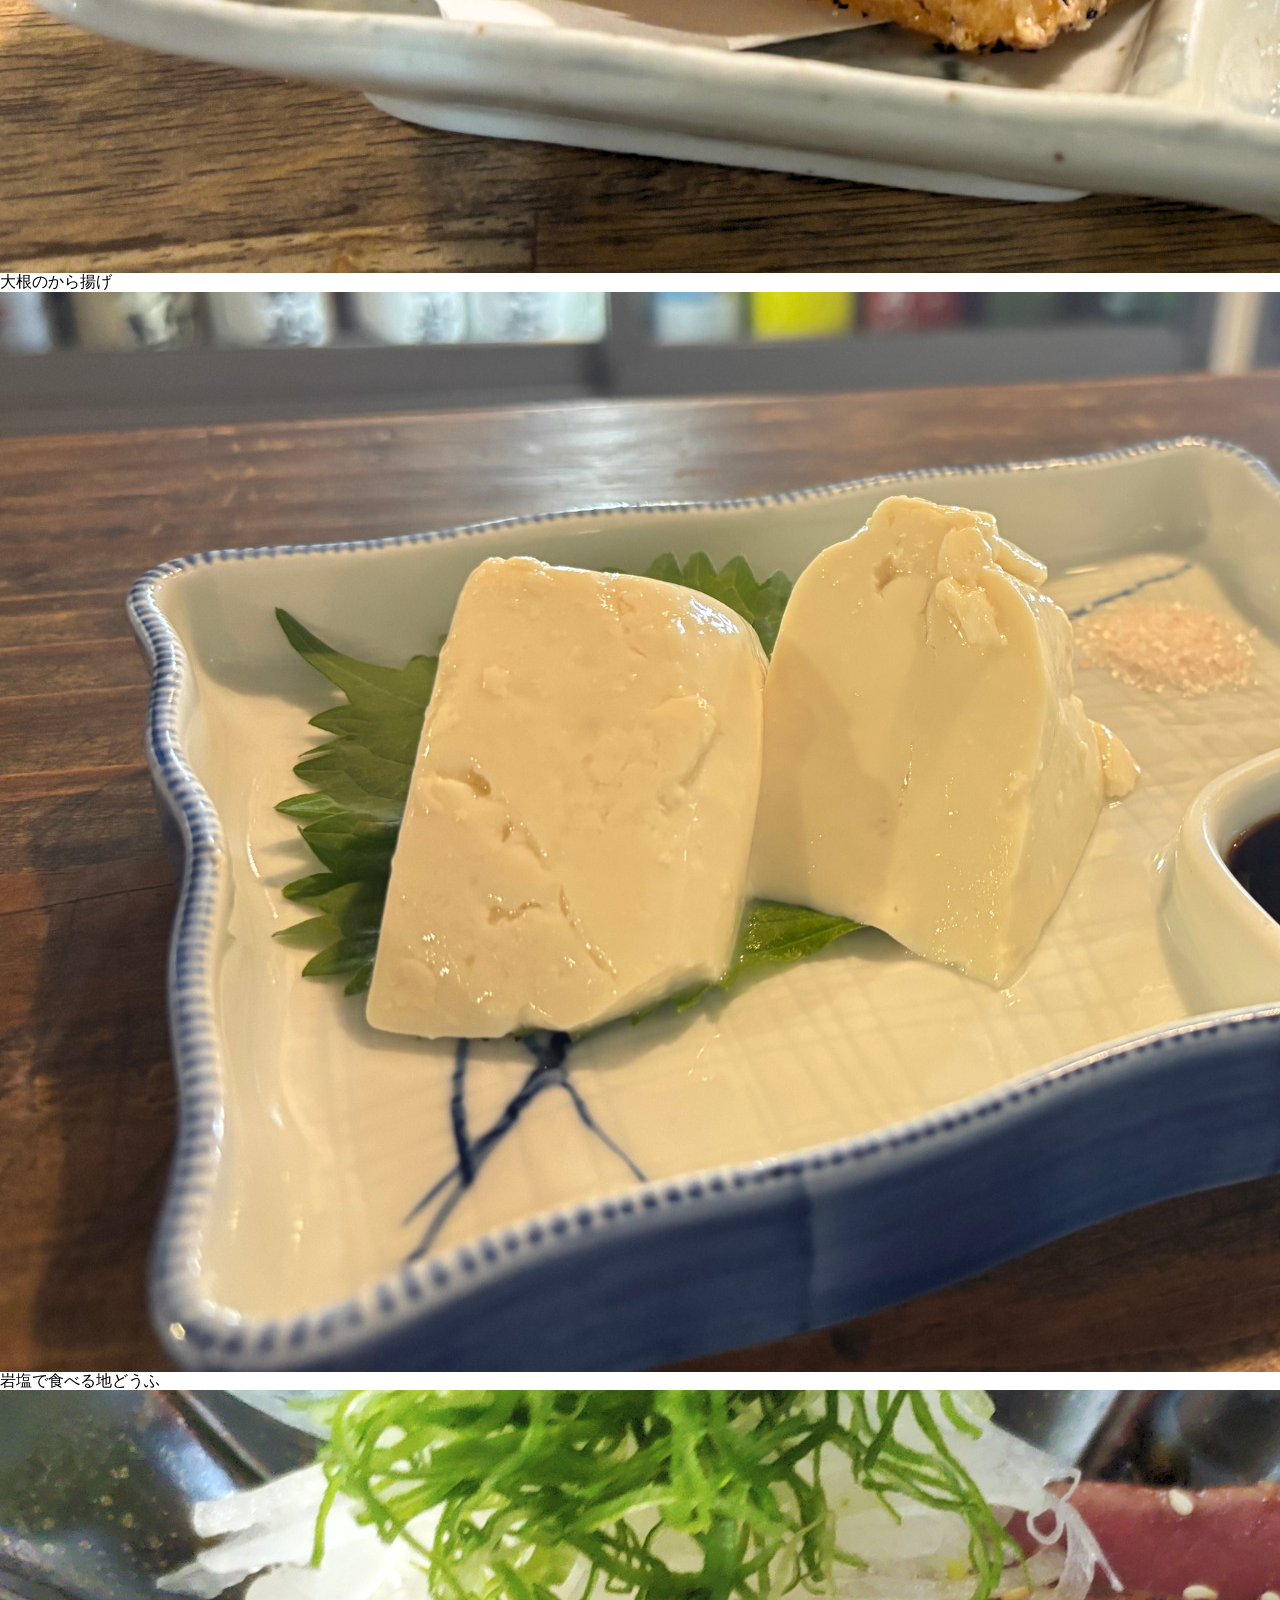
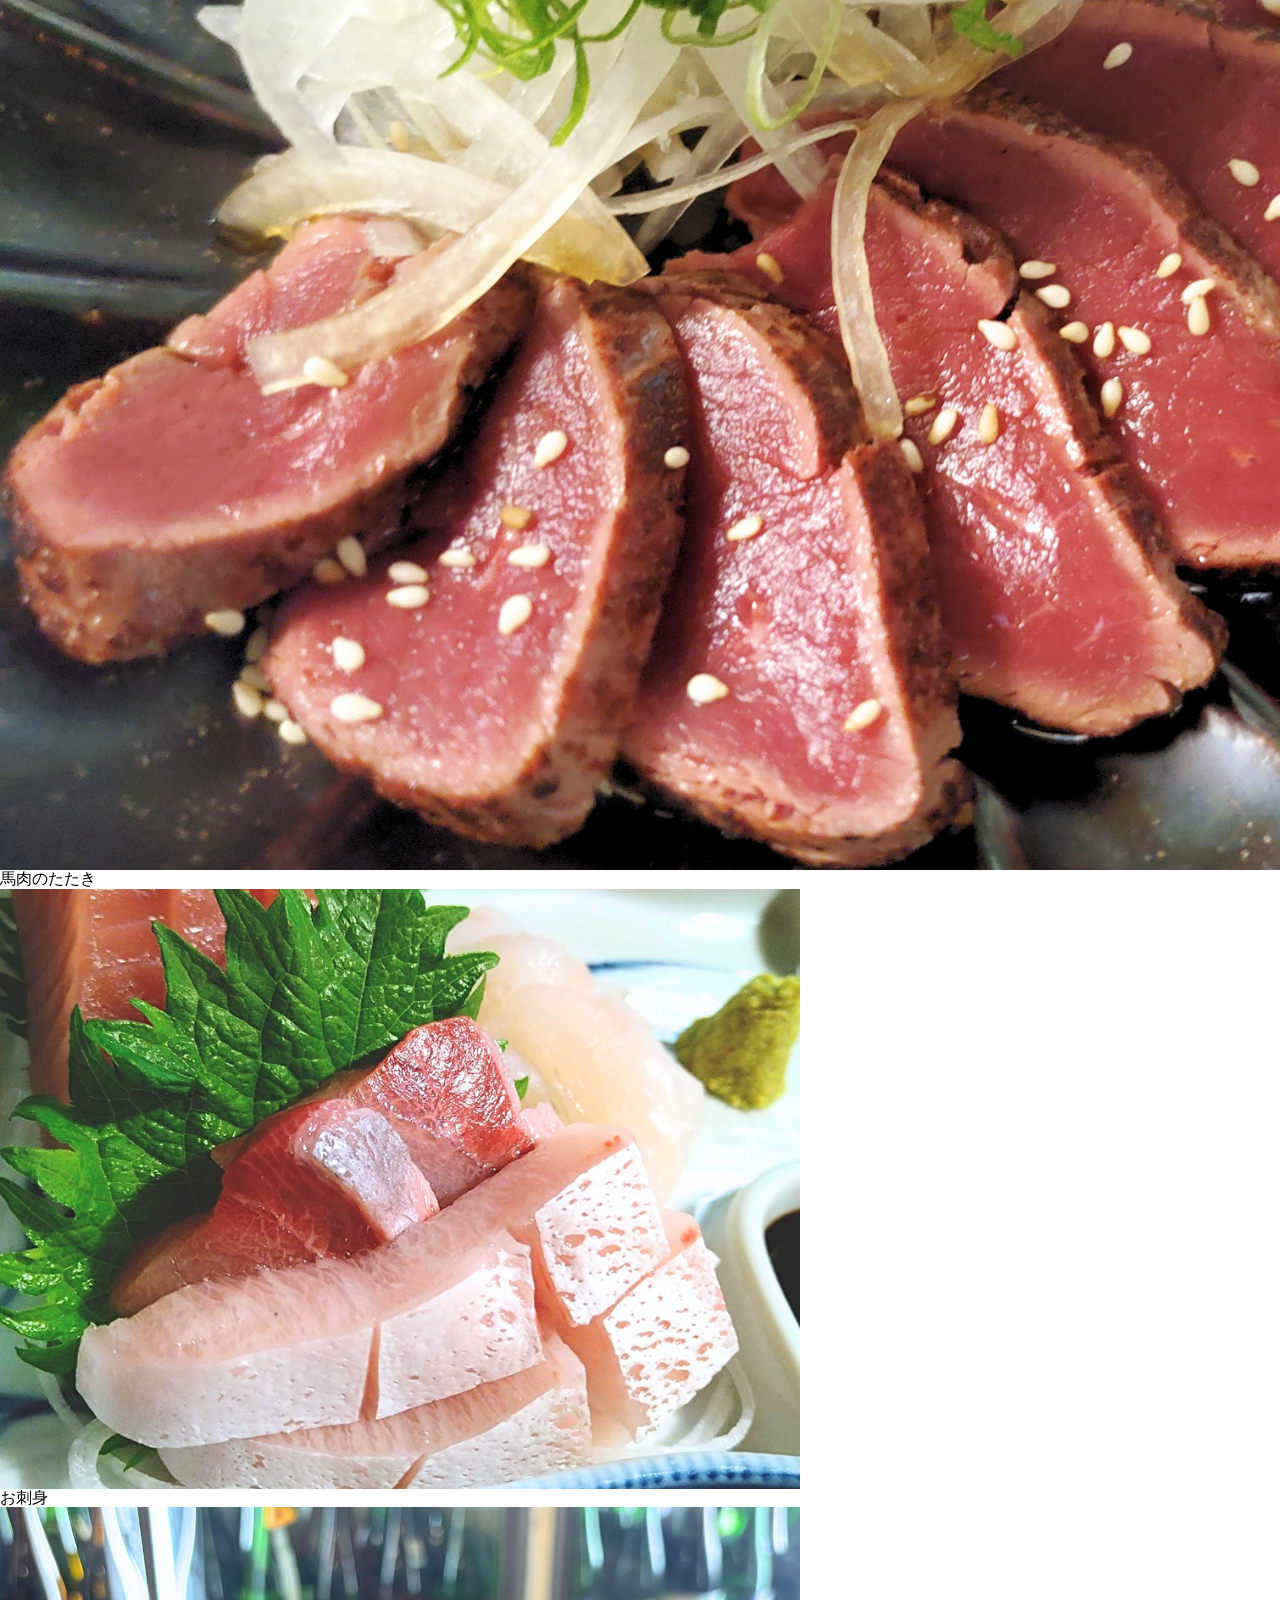
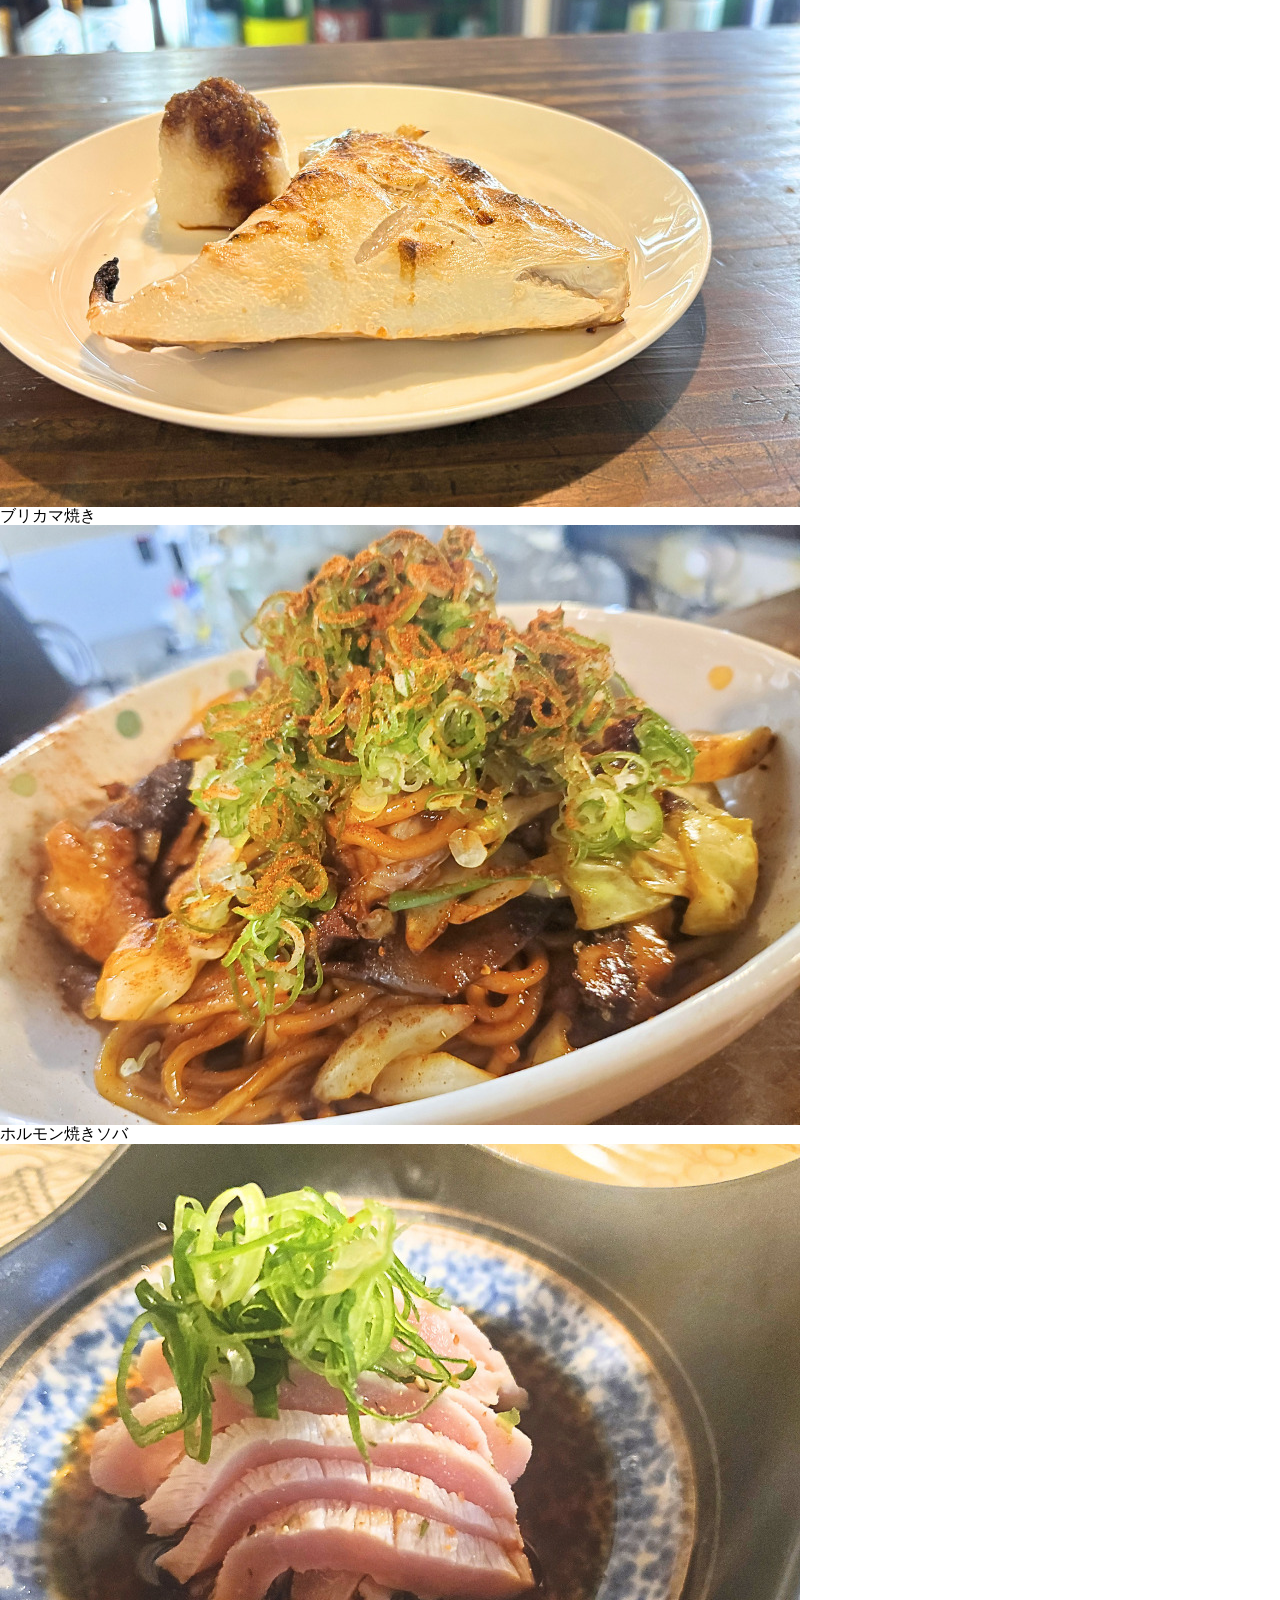
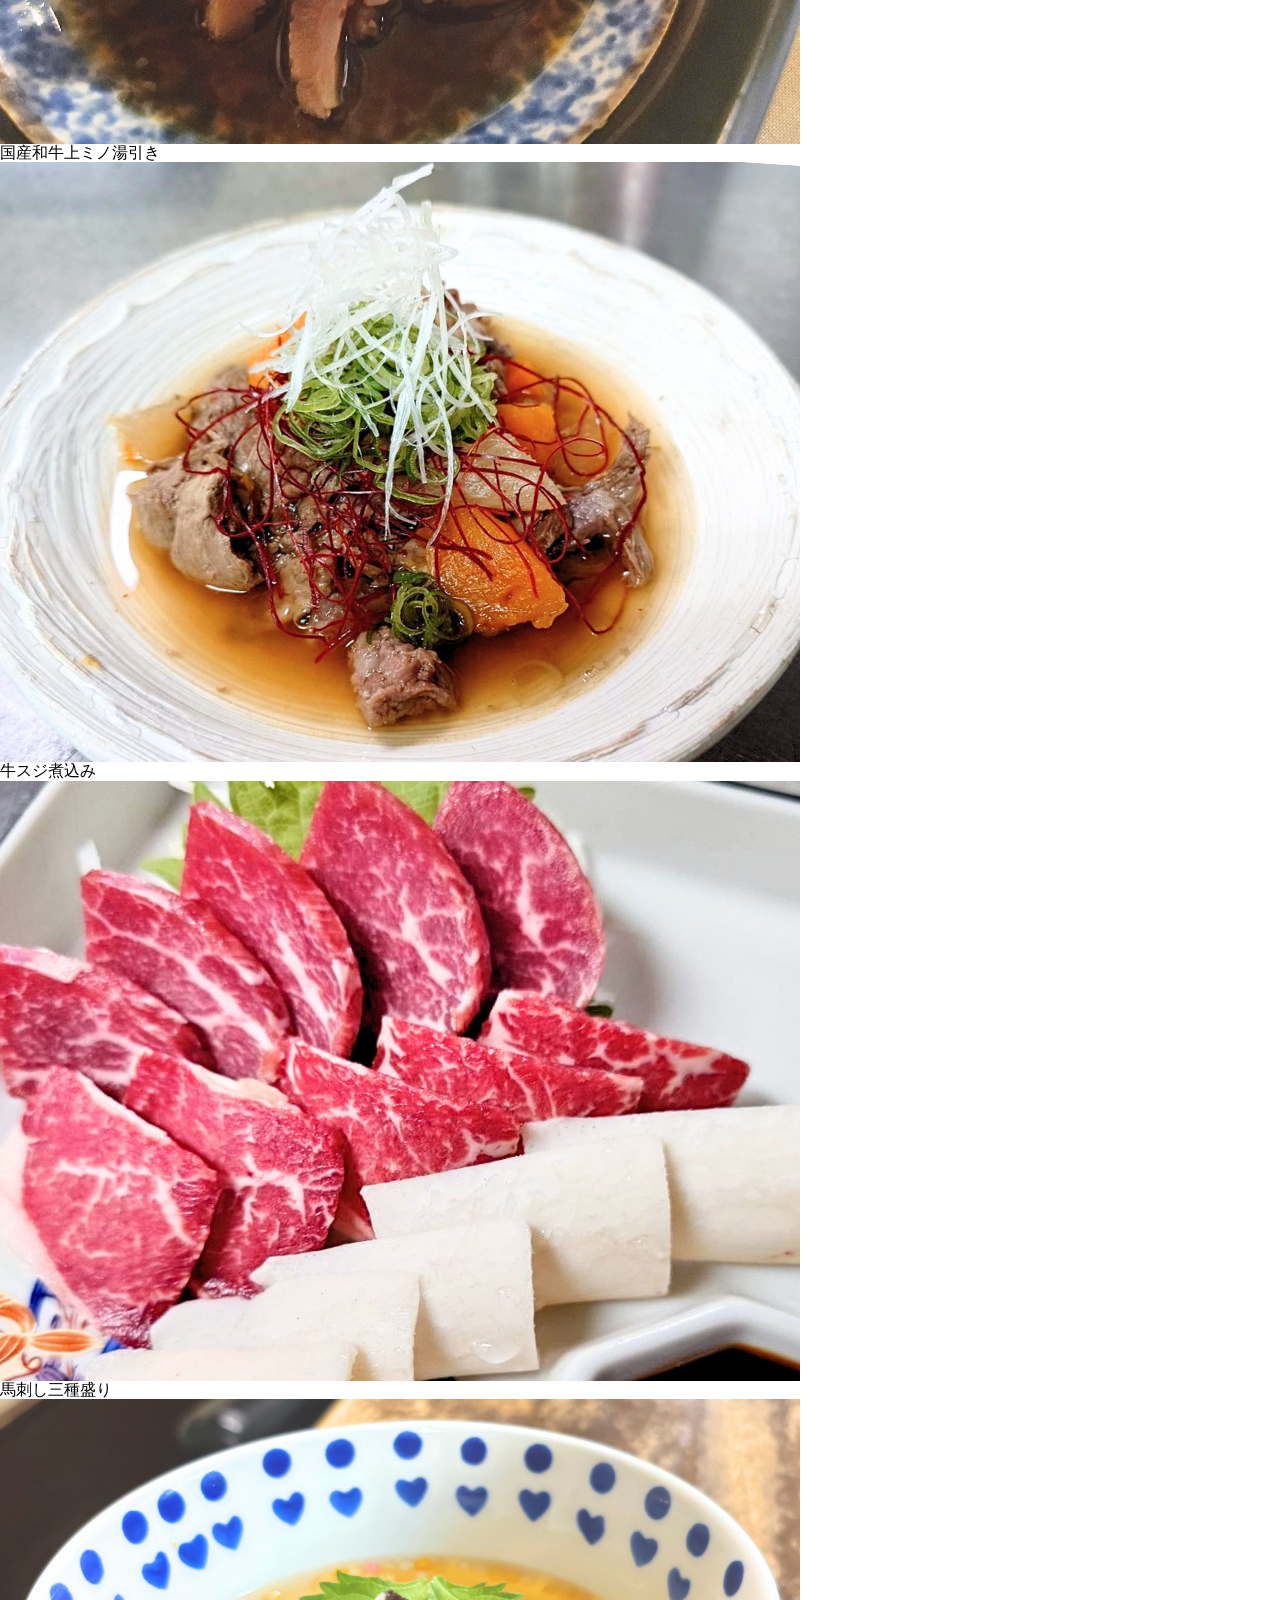
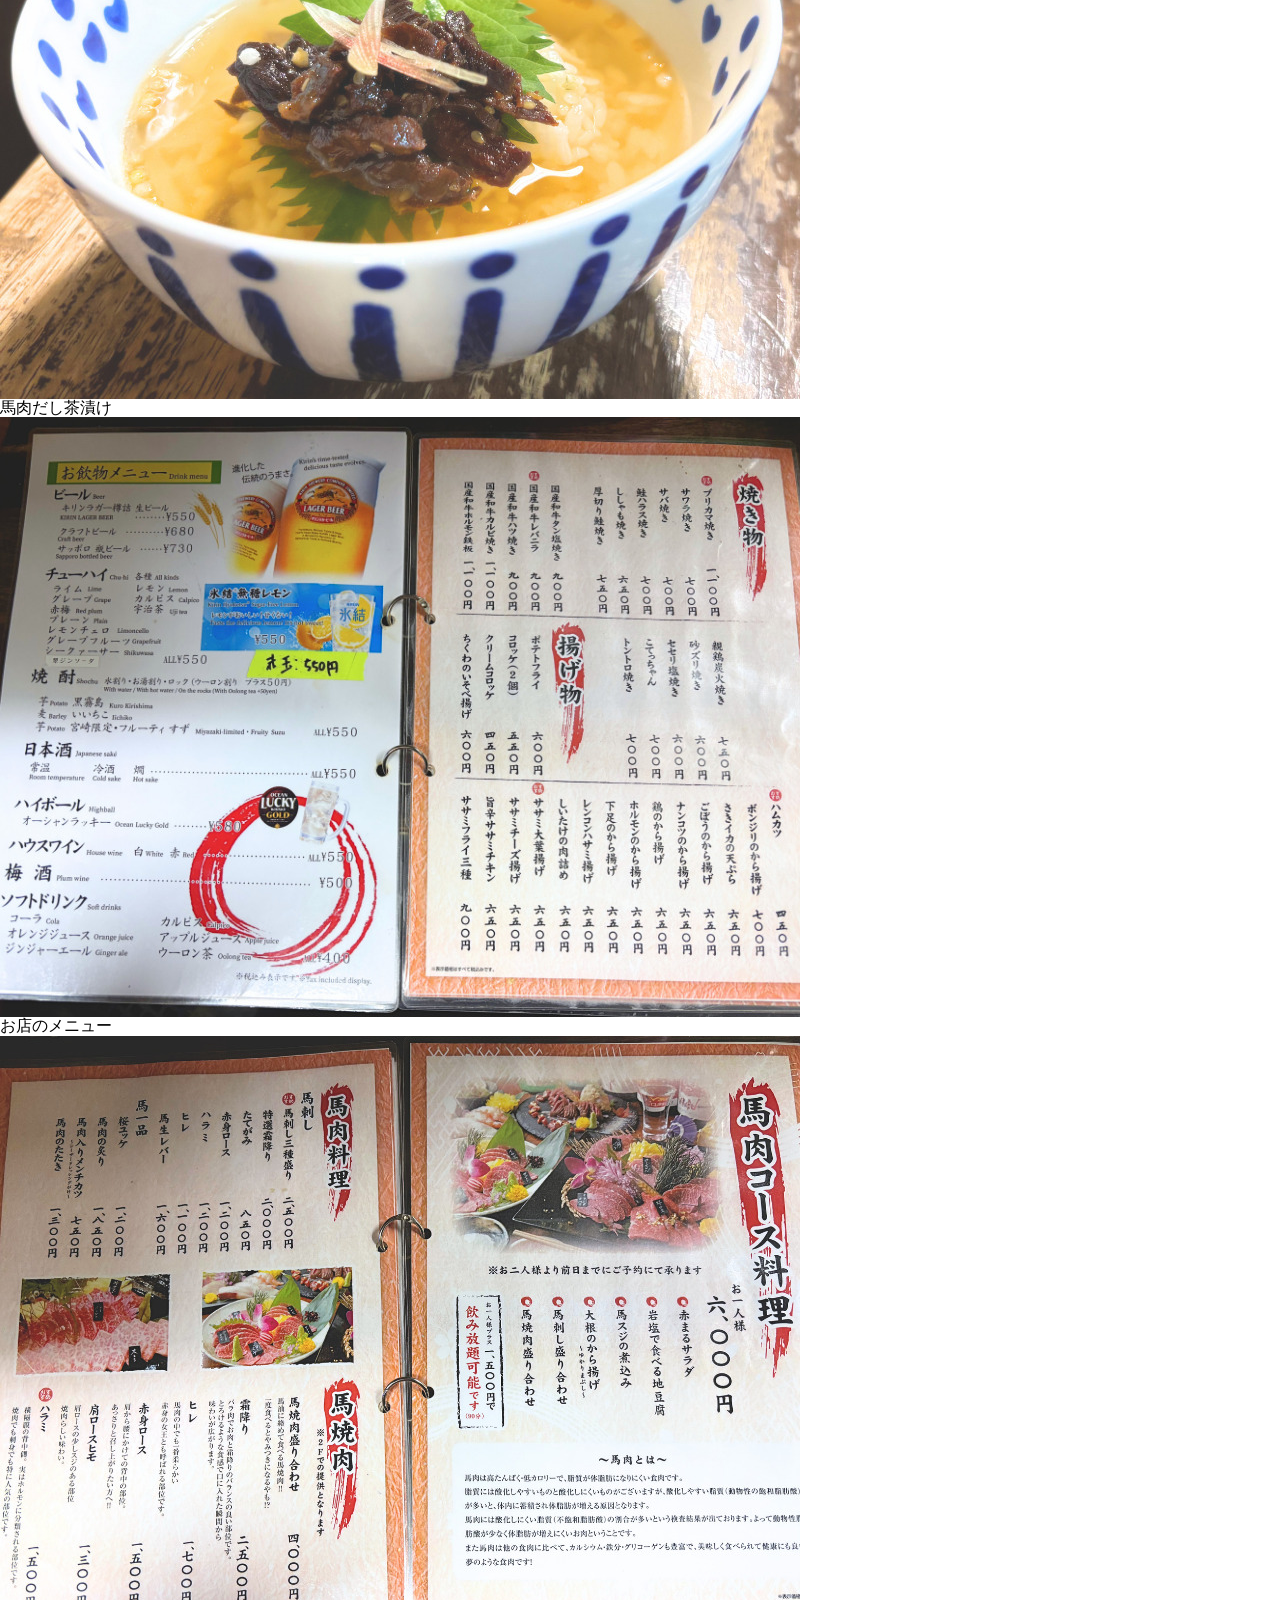
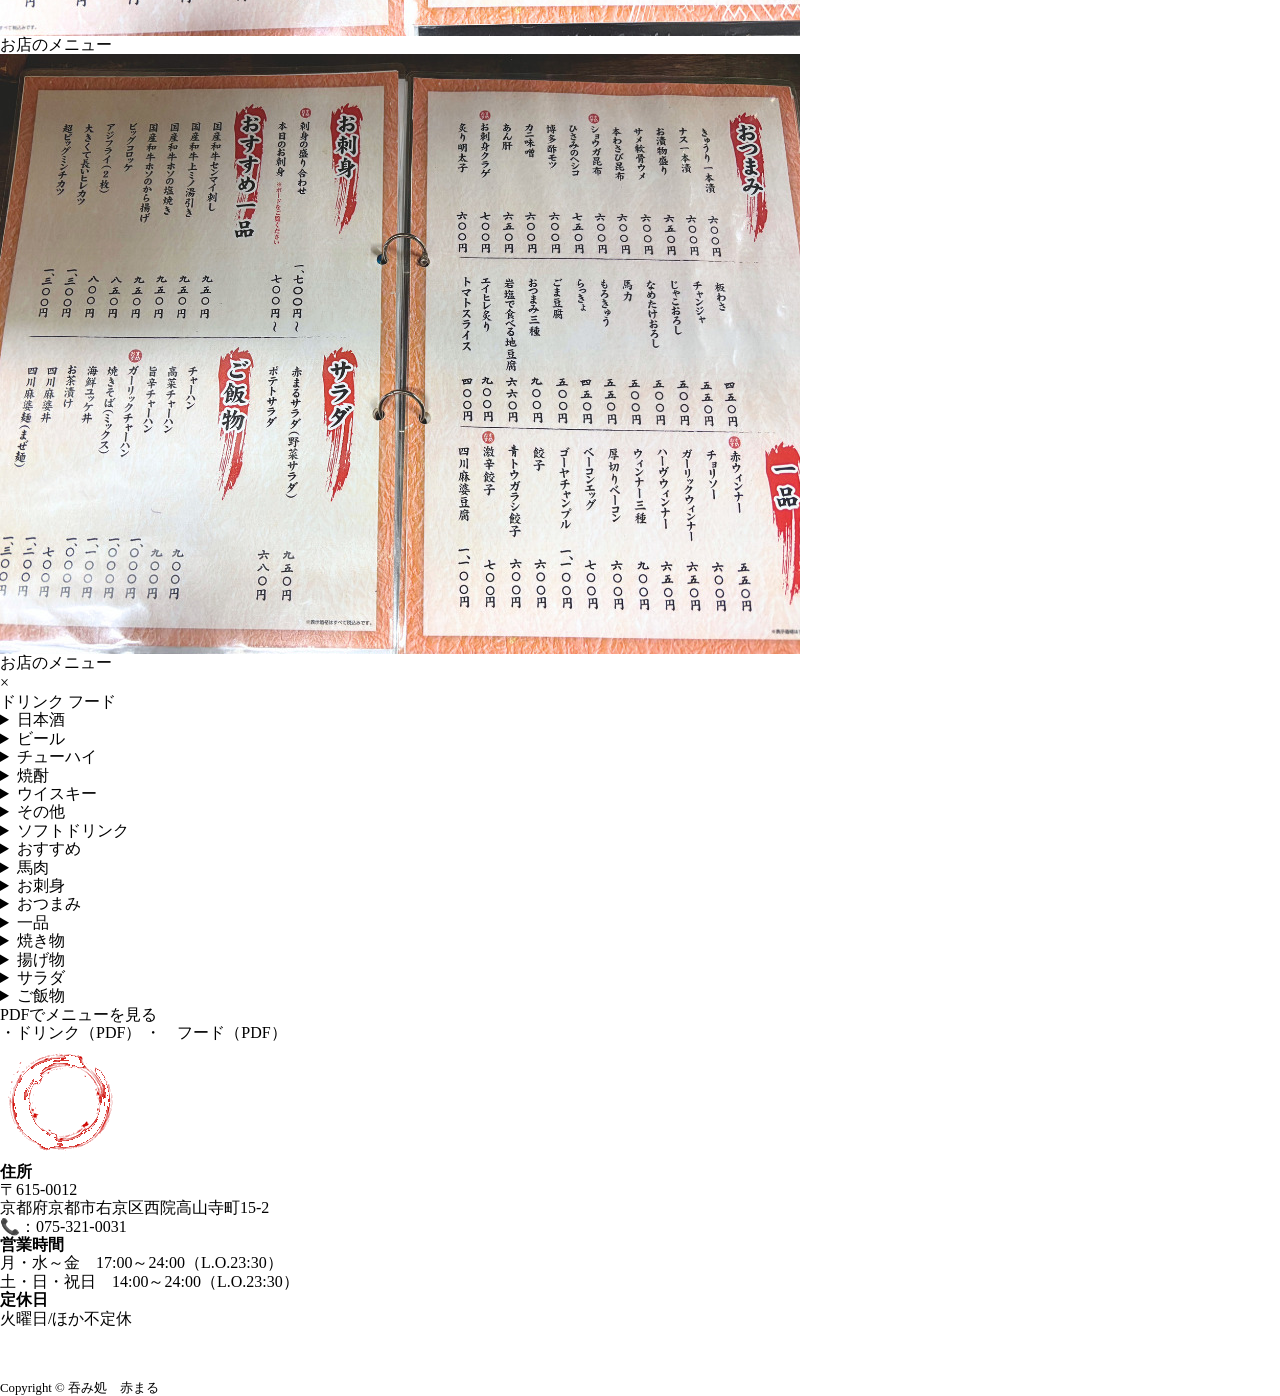
==== commit ff6cce04: "Add files via upload" ====
--- a/drink.html
+++ b/drink.html
@@ -61,17 +61,17 @@
 
     <!-- おすすめ3枚 -->
     <figure class="menuCard">
-        <img src="images/menu102.png" alt="大根のから揚げ">
+        <img src="images/menu102.jpg" alt="大根のから揚げ">
         <figcaption>大根のから揚げ</figcaption>
     </figure>
 
     <figure class="menuCard">
-        <img src="images/menu101.png" alt="岩塩で食べる地どうふ">
+        <img src="images/menu101.jpg" alt="岩塩で食べる地どうふ">
         <figcaption>岩塩で食べる地どうふ</figcaption>
     </figure>
 
     <figure class="menuCard">
-        <img src="images/menu103.png" alt="馬肉のたたき">
+        <img src="images/menu103.jpg" alt="馬肉のたたき">
         <figcaption>馬肉のたたき</figcaption>
     </figure>
 
@@ -102,67 +102,67 @@
         <div class="galleryGrid">
 
             <figure class="galleryItem">
-                <img src="images/menu102.png" alt="大根のから揚げ">
+                <img src="images/menu102.jpg" alt="大根のから揚げ">
                 <figcaption>大根のから揚げ</figcaption>
             </figure>
 
             <figure class="galleryItem">
-                <img src="images/menu101.png" alt="岩塩で食べる地どうふ">
+                <img src="images/menu101.jpg" alt="岩塩で食べる地どうふ">
                 <figcaption>岩塩で食べる地どうふ</figcaption>
             </figure>
 
             <figure class="galleryItem">
-                <img src="images/menu103.png" alt="馬肉のたたき">
+                <img src="images/menu103.jpg" alt="馬肉のたたき">
                 <figcaption>馬肉のたたき</figcaption>
             </figure>
 
             <figure class="galleryItem">
-                <img src="images/menu/menu201.png" alt="お刺身">
+                <img src="images/menu/menu201.jpg" alt="お刺身">
                 <figcaption>お刺身</figcaption>
             </figure>
 
             <figure class="galleryItem">
-                <img src="images/menu/menu202.png" alt="ブリカマ焼き">
+                <img src="images/menu/menu202.jpg" alt="ブリカマ焼き">
                 <figcaption>ブリカマ焼き</figcaption>
             </figure>
 
             <figure class="galleryItem">
-                <img src="images/menu/menu203.png" alt="ホルモン焼きソバ">
+                <img src="images/menu/menu203.jpg" alt="ホルモン焼きソバ">
                 <figcaption>ホルモン焼きソバ</figcaption>
             </figure>
 
             <figure class="galleryItem">
-                <img src="images/menu/menu204.png" alt="国産和牛上ミノ湯引き">
+                <img src="images/menu/menu204.jpg" alt="国産和牛上ミノ湯引き">
                 <figcaption>国産和牛上ミノ湯引き</figcaption>
             </figure>
 
             <figure class="galleryItem">
-                <img src="images/menu/menu205.png" alt="牛スジ煮込み">
+                <img src="images/menu/menu205.jpg" alt="牛スジ煮込み">
                 <figcaption>牛スジ煮込み</figcaption>
             </figure>
 
             <figure class="galleryItem">
-                <img src="images/menu/menu206.png" alt="馬刺し三種盛り">
+                <img src="images/menu/menu206.jpg" alt="馬刺し三種盛り">
                 <figcaption>馬刺し三種盛り</figcaption>
             </figure>
 
             <figure class="galleryItem">
-                <img src="images/menu/menu207.png" alt="馬肉だし茶漬け">
+                <img src="images/menu/menu207.jpg" alt="馬肉だし茶漬け">
                 <figcaption>馬肉だし茶漬け</figcaption>
             </figure>
 
             <figure class="galleryItem">
-                <img src="images/menu/menu301.png" alt="お店のメニュー">
+                <img src="images/menu/menu301.jpg" alt="お店のメニュー">
                 <figcaption>お店のメニュー</figcaption>
             </figure>
 
             <figure class="galleryItem">
-                <img src="images/menu/menu302.png" alt="お店のメニュー">
+                <img src="images/menu/menu302.jpg" alt="お店のメニュー">
                 <figcaption>お店のメニュー</figcaption>
             </figure>
 
             <figure class="galleryItem">
-                <img src="images/menu/menu303.png" alt="お店のメニュー">
+                <img src="images/menu/menu303.jpg" alt="お店のメニュー">
                 <figcaption>お店のメニュー</figcaption>
             </figure>
 
--- a/mobile.css
+++ b/mobile.css
@@ -0,0 +1,285 @@
+
+/* -----スマホ用----- */
+@media screen and (max-width:768px){
+
+
+
+header nav li {
+    font-size: 0.7rem;
+    padding: 10px 6px;
+}
+.navText {
+    display: none;
+}
+header nav li img,
+.logo img,
+.navIcon{
+    display: block;
+    height: 20px;
+    width: auto;
+}
+
+
+
+.hero{
+    height: 70vh;
+}
+.heroLogo {
+    width: 100%;
+}
+
+
+/* ---------------------- */
+
+html,
+body {
+    width: 100%;
+    overflow-x: hidden;
+    font-size: 0.9rem;
+    line-height: 1.7;
+}
+main{
+    padding-top: 0px;
+}
+
+.menuBtn,
+.bookingBtn,
+.sakeBtn{
+    display: flex;
+    flex-direction: column;
+    align-items: center;
+    gap: 20px;
+}
+
+
+.sectionTitle{
+    font-size: 1.5rem;
+    text-align: center;
+    padding-top: 30px;
+    margin-bottom: 30px;
+    white-space: nowrap;
+}
+
+/* ----------index------------ */
+
+
+.sakeItem {
+    display: block;
+}
+
+.bx-wrapper {
+    width: 100%;
+    height: auto;
+}
+
+.slider img {
+    height: auto;
+}
+
+
+.accessItem{
+    display: block;
+}
+.maps iframe{
+    width: 300px;
+    height: 200px;
+    margin-bottom: 20px;
+}
+.storeInfo dt {
+    font-weight: bold;
+    padding-top: 0.9rem;
+    border-bottom: 1px solid #ddd;
+}
+
+.storeInfo .note {
+    font-size: 0.6rem;
+
+}
+
+
+.footerInfo{
+    display: block;
+}
+.footerInfo dl{
+    margin-bottom: 1rem;
+    width: 100%;
+}
+.footerIcon p img{
+    height: 20px;
+    width: auto;
+}
+
+/* ----------sake------------ */
+
+
+.sakeWrap{
+    display: block;
+}
+
+.akamaruCard{
+    width: 100%;
+}
+.akamaruCard img{
+    width: 100%;
+    height: 250px;
+}
+h3{
+    font-size: 1rem;
+    margin: 1rem 0;
+}
+.sakeText,
+.orderText,
+.orderImg {
+    width: 100%;
+    justify-content: center;
+    margin-bottom: 60px;
+}
+
+
+.orderItem {
+    display: flex;
+    flex-direction: column;
+}
+
+.orderImg img {
+    min-height: auto;
+    height: auto;
+    width: 100%;
+}
+
+/* 写真とテキスト配置替え */
+.orderItem.reverseMobile .orderImg {
+    order: 1;
+}
+.orderItem.reverseMobile .orderText {
+    order: 2;
+}
+.orderItem:not(.reverseMobile) .orderText {
+    order: 1;
+}
+.orderItem:not(.reverseMobile) .orderImg {
+        order: 2;
+}
+/* ---------------------- */
+
+.sakeCards{
+    grid-template-columns: 1fr;
+    gap: 15px;
+}
+.sakeCard{
+    padding: 25px 20px;
+}
+
+
+/* ----------drink------------ */
+
+.menuWrap{
+    display: block;
+}
+
+.menuCard{
+    width: 100%;
+    margin-bottom: 50px;
+}
+.menuCard img{
+    width: 100%;
+    height: 200px;
+}
+
+
+/* もっと見る */
+
+.moreBtn {
+    margin-top: 25px;
+}
+
+/* 写真一覧 */
+
+.modal {
+    padding: 30px 10px;
+}
+
+
+ .galleryModalContent {
+    width: 100%;
+    padding: 50px 15px 30px;
+}
+
+
+.galleryGrid {
+    grid-template-columns: repeat(2, 1fr);
+    gap: 10px;
+}
+
+/* =========================
+       拡大写真
+
+.photoModal {
+    padding: 20px;
+}
+
+.photoModal img {
+    max-width: 95%;
+    max-height: 80vh;
+}
+
+    .photoCloseBtn {
+    top: 10px;
+    right: 15px;
+    font-size: 35px;
+}
+
+
+
+==========================>
+
+
+
+/* ----------party------------ */
+.menu{
+    width:80%;
+}
+.menu ul {
+    width: 90%;
+    padding: 0;
+}
+.menu p{
+    font-size: 0.8rem;
+}
+
+summary{
+    font-size:1rem;
+}
+
+/*party*/
+
+.atention{
+    width: 80%;
+}
+.atention p{
+    text-align: left;
+    font-size: 1rem;
+}
+.atention ul li{
+   font-size: 0.7rem;
+}
+
+
+/* ---------------------- */
+
+
+
+
+
+
+
+
+
+
+
+
+
+
+}
+
+
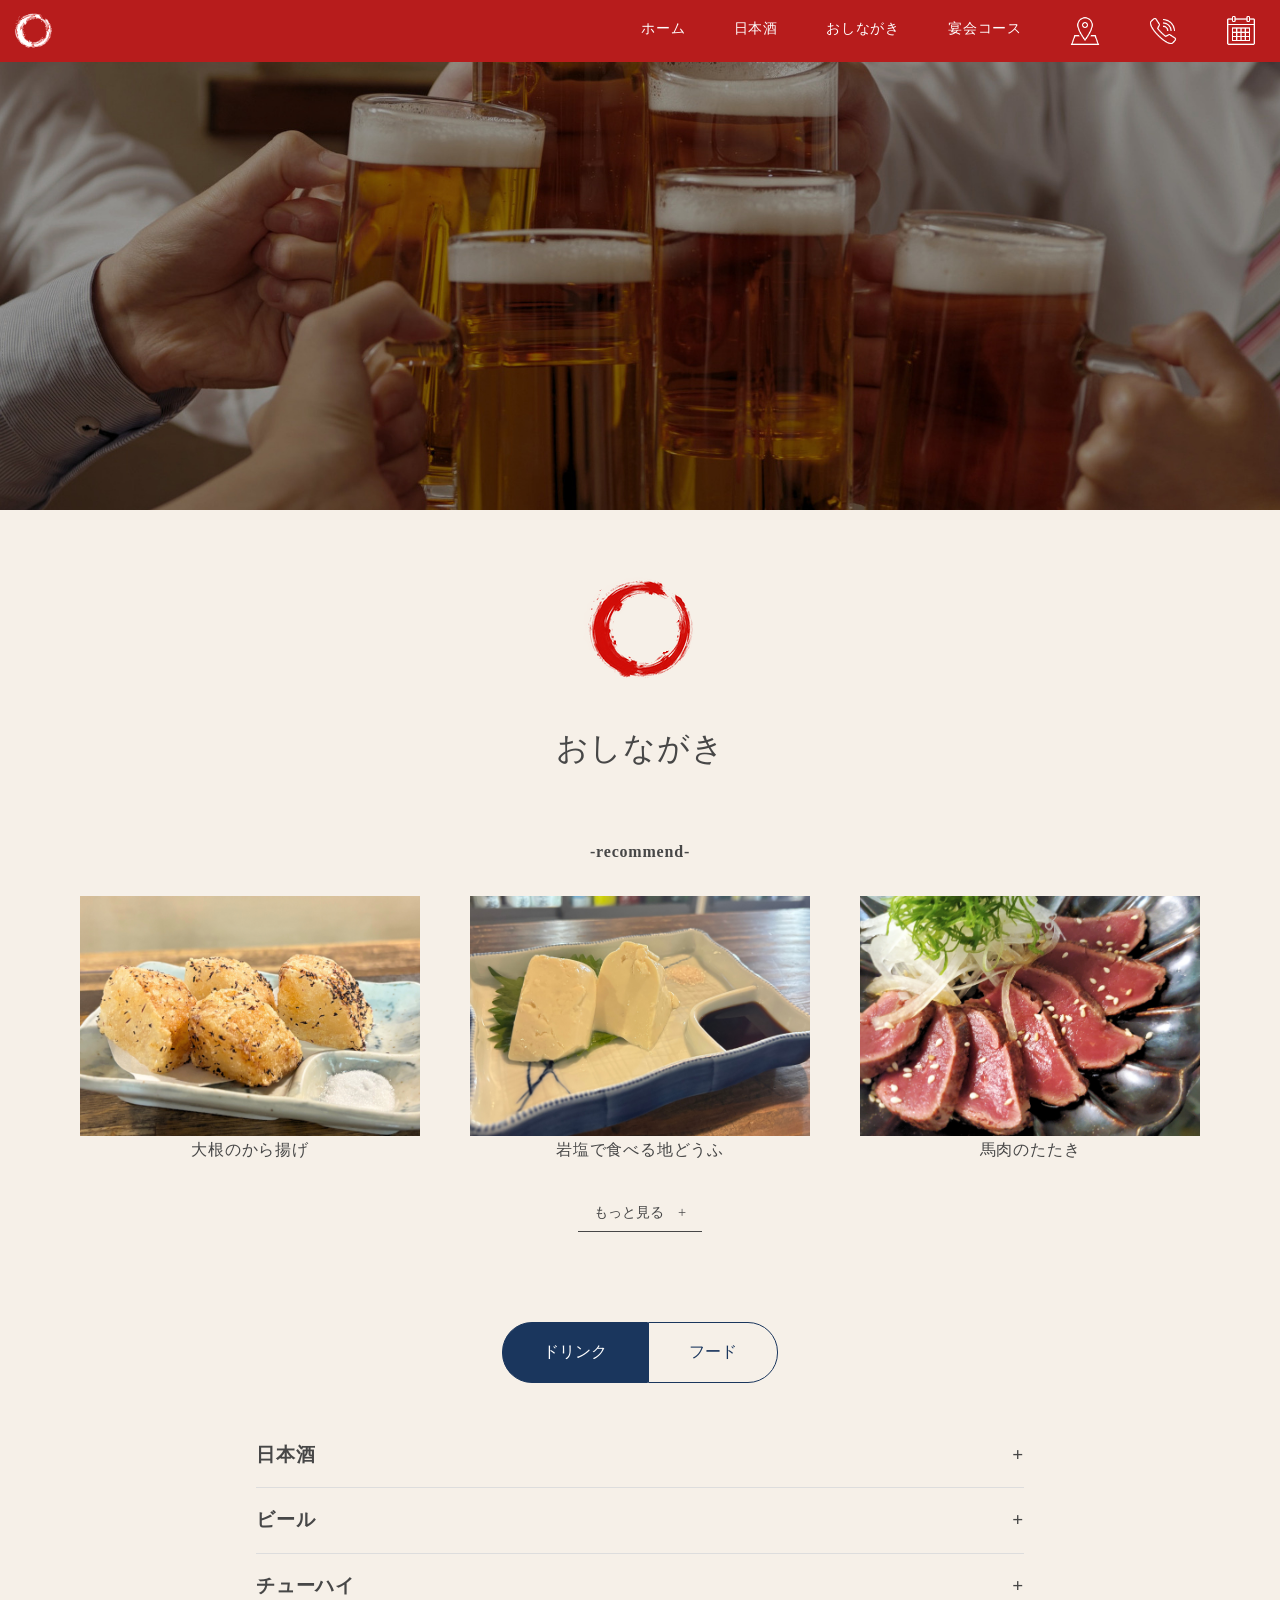
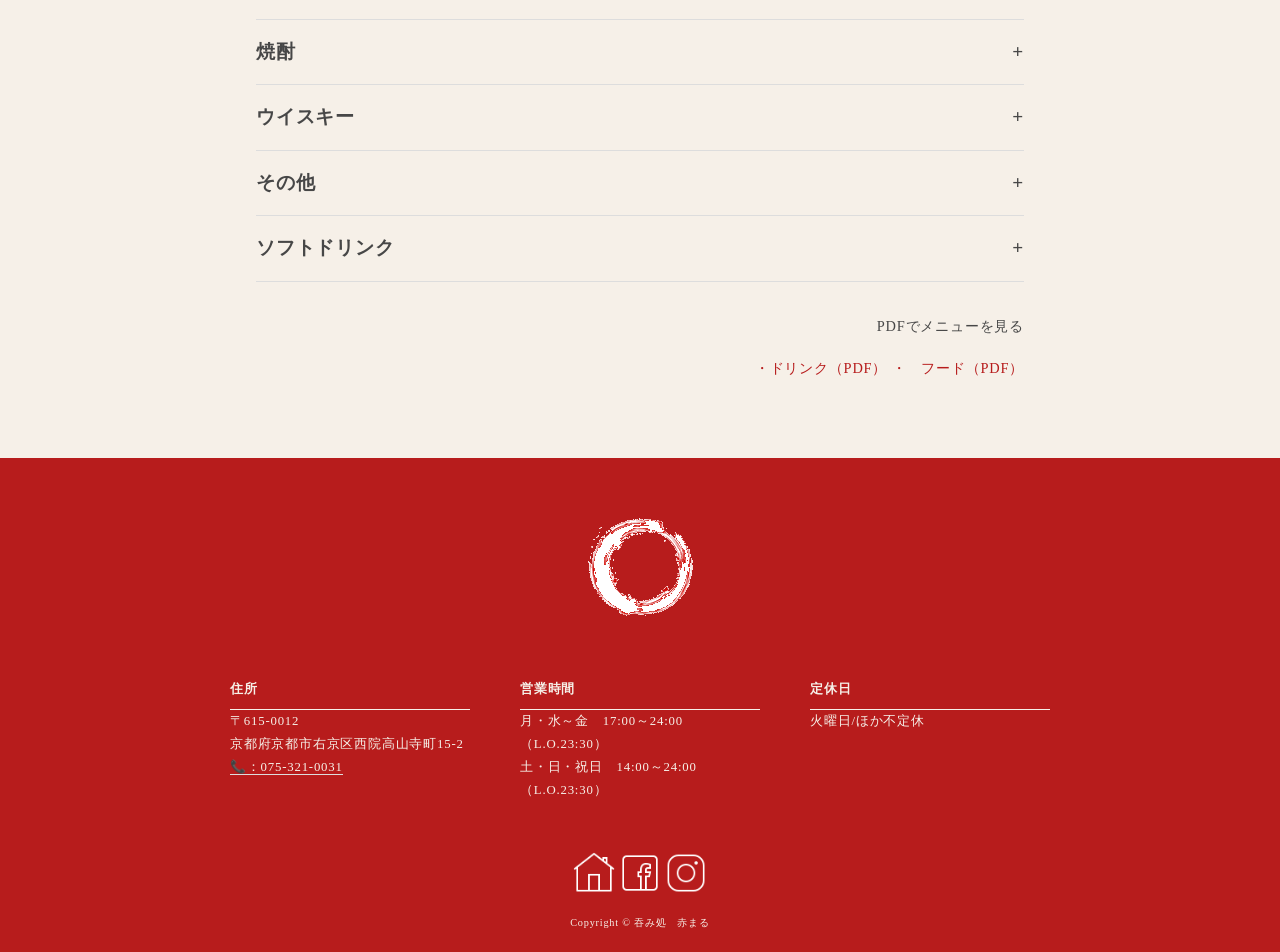
==== commit f6867d09: "Add files via upload" ====
--- a/drink.html
+++ b/drink.html
@@ -22,7 +22,7 @@
             <ul class="headerNav">
                 <li><a href="index.html#home">
                     <span class="navText">ホーム</span>
-                    <img class="navIcon" src="images/icon_home.png" alt="ホーム">
+                    <img class="homeIcon" src="images/icon_home.png" alt="ホーム">
                 </a></li>
                 <li><a href="sake.html">
                     <span class="navText">日本酒</span>
@@ -1162,12 +1162,19 @@
         </dd>
         </dl>
     </div>
-    <div class="footerIcon">
-    <p>
-        <a href="#"><img src="images/icon_fb.png" alt="facebook"></a>
-        <a href="#"><img src="images/icon_ig.png" alt="instagram"></a>
-    </p>
-    </div>
+    <div class="snsIcon">
+        <p>
+            <a href="index.html">
+                <img src="images/icon_home.png" alt="ホーム">
+            </a>
+            <a href="https://www.facebook.com/p/%E5%91%91%E3%81%BF%E5%87%A6-%E8%B5%A4%E3%81%BE%E3%82%8B-100063479562793/" target="_blank" rel="noopener noreferrer" >
+                <img src="images/icon_fb.png" alt="facebook">
+            </a>
+            <a href="https://www.instagram.com/koma341015/" target="_blank" rel="noopener noreferrer" >
+                <img src="images/icon_ig.png" alt="instagram">
+            </a>
+        </p>
+        </div>
     <small>Copyright © 吞み処　赤まる</small>
     </div>
 
--- a/style.css
+++ b/style.css
@@ -0,0 +1,656 @@
+
+body{
+    min-height: 100vh;
+    flex-direction: column;
+    font-family:"Zen Old Mincho", serif;
+    font-size:16px;
+    line-height:1.8;
+    letter-spacing: 0.05rem;
+    color:#474747;
+    background-color:#F6F0E8;
+    text-align: center;
+}
+main{
+    padding-top: 60px;
+}
+section{
+    margin-bottom: 60px;
+}
+.innerWrap{
+    max-width: 1200px;
+    margin: 0 auto;
+    padding: 0 40px;
+}
+
+
+/*----------------*/
+
+header{
+    position: fixed;
+    top: 0;
+    left: 0;
+    width: 100%;
+    z-index: 100;
+    background-color:#B71C1C;
+    backdrop-filter: blur(4px);
+    color: #fff;
+}
+.headerWrap{
+    display: flex;
+    justify-content:space-between;
+    align-items:center;
+}
+header h1 img{
+    display: flex;
+    text-align: left;
+    height: 42px;
+    margin-left: 12px ;
+}
+
+header nav ul{
+    display:flex;
+    justify-content: flex-end;
+}
+header nav li{
+    font-size: 0.9rem;
+    color:#fff;
+    padding: 16px 24px;
+}
+header nav li img{
+    height: 30px;
+}
+header nav a:hover{
+    text-decoration: underline solid #fff;
+}
+
+.navIcon,
+.homeIcon{
+    display: none;
+}
+/*----------------*/
+
+.hero{
+    background-image: url(images/hero.jpg);
+    background-repeat: no-repeat;
+    background-size: cover;
+    background-position: center;
+    height: 100vh;
+    display: flex;
+    justify-content: center;
+    align-items: center;
+}
+
+.heroLogo {
+    width: 70%;
+}
+.heroLogo img{
+    width: 100%;
+    height: auto;
+}
+
+
+.menuBtn,
+.bookingBtn,
+.sakeBtn{
+    display: flex;
+    gap: 50px;
+    justify-content: center;
+}
+
+.btn{
+    width: 300px;
+    text-align: center;
+    background:#1A365D;
+    color:#fff;
+    padding:15px 35px;
+    border-radius:50px;
+    transition:.3s;
+}
+.btn:hover{
+    background:#F6F0E8;
+    color: #1A365D;
+    border: #1A365D solid 2px;
+}
+/* 予約ボタンだけ */
+.btnReserve{
+    background:#B71C1C;
+    color: #fff;
+}
+
+.btnReserve:hover{
+    background:#F6F0E8;
+    color: #B71C1C;
+    border: #B71C1C solid 2px;
+}
+
+.sectionTitle{
+    font-size: 2rem;
+    text-align: center;
+    padding-top: 30px;
+    margin-bottom: 60px;
+}
+
+/*------------sake-----------*/
+
+.sakeItem {
+    display: flex;
+    flex: 1;
+    gap: 50px;
+}
+.sakeItem img{
+    width: 100%;
+    max-height: 400px;
+}
+.sakeItem article p{
+    padding-top: 50px;
+    margin-bottom: 60px;
+}
+
+
+/*------------menu-----------*/
+
+
+
+/*------------photogallery-----------*/
+
+.slider{
+    width: 100%;
+}
+.bx-wrapper {
+    width: 100%;
+    height: 450px;
+    margin: 0 auto;
+    display: flex;
+    align-items: center;
+}
+.slider img {
+    width: 100%;
+    height: 400px;
+    object-fit: contain;
+    display: block;
+}
+
+/*------------access-----------*/
+
+.accessItem{
+    display: flex;
+    flex: 1;
+    justify-content: center;
+    gap: 50px;
+    text-align: left;
+}
+
+.tel-link {
+    border-bottom: 1px solid #ddd;
+}
+.tel-link:hover{
+    border-bottom: 1px solid #1A365D;
+    color: #1A365D;
+}
+.pdf{
+    color: #B71C1C;
+
+}
+.pdf:hover{
+    border-bottom: 1px solid #B71C1C;
+}
+.storeInfo dt {
+    font-weight: bold;
+    padding-bottom: 8px;
+    border-bottom: 1px solid #ddd;
+}
+.storeInfo dd {
+    padding: 15px 0 20px;
+}
+.storeInfo dd p:last-child {
+    margin-bottom: 0;
+}
+.storeInfo .note {
+    font-size: 0.9rem;
+}
+
+
+
+/*------------footer-----------*/
+
+footer{
+    display: block;
+    background-color: #B71C1C;
+    color: #F6F0E8;
+    font-size: 0.8rem;
+    padding: 50px 0 20px 0 ;
+}
+.footerInfo{
+    display: flex;
+    justify-content: center;
+    gap: 50px;
+    margin: 50px 0;
+}
+.footerInfo dl{
+    text-align: left;
+    width: 240px;
+}
+.footerInfo dt {
+    font-weight: bold;
+    padding-bottom: 8px;
+    border-bottom: 1px solid ;
+}
+.snsIcon p img{
+    height: 42px;
+    padding: 0;
+}
+small{
+    display: block;
+    padding-top: 20px;
+}
+
+
+/*以下下層ページ*/
+
+/*各Heroについて*/
+
+.subhero{
+    background-repeat: no-repeat;
+    background-size: cover;
+    background-position: center;
+    height: 50vh;
+    text-align: center;
+}
+
+.drinkhero{
+    background-image: url(images/drinkhero.jpg);
+}
+.partyhero{
+    background-image: url(images/partyhero.jpg);
+}
+.sakehero{
+    background-image: url(images/sakehero.jpg);
+}
+
+/*----------sake------------*/
+
+.sakeWrap{
+    display: flex;
+    gap: 50px;
+}
+.akamaruCard{
+    flex:1;
+    margin: 0 auto;
+}
+.akamaruCard img{
+    width:100%;
+    height:300px;
+    object-fit:cover;
+    display:block;
+}
+h3{
+    font-weight: bold;
+    text-align:center;
+    margin: 30px 0;
+}
+
+.orderItem {
+    display: flex;
+    width: 100%;
+}
+.orderText{
+    width: 45%;
+}
+.orderImg {
+    width: 55%;
+}
+.sakeText,
+.orderText {
+    display: flex;
+    flex: 1;
+    font-size: 0.9rem;
+    flex-direction: column;
+    justify-content: center;
+    align-items: center;
+    box-sizing: border-box;
+    text-align: center;
+}
+
+.orderText p {
+    margin-bottom: 2rem;
+}
+
+.orderImg img {
+    width: 100%;
+    height: 100%;
+    min-height: 500px;
+    object-fit: contain;
+}
+
+.orderText p {
+    padding-bottom: 1rem;
+}
+
+
+/* ----日本酒とは---- */
+.sakeCards {
+    display: grid;
+    grid-template-columns: repeat(4, 1fr);
+    gap: 20px;
+    max-width: 1200px;
+    margin: 0 auto;
+}
+
+.sakeCard {
+    padding: 30px 25px;
+    border: 1px solid #8b6f5a;
+    background-color: #fffdf9;
+}
+
+.cardNumber {
+    display: block;
+    margin-bottom: 15px;
+    font-size: 14px;
+    letter-spacing: 2px;
+}
+
+.sakeCard h3 {
+    margin-bottom: 20px;
+    font-size: 1.2rem;
+}
+
+.sakeCard p {
+    line-height: 1.9;
+    font-size: 14px;
+}
+
+
+
+/*----------drink-----------*/
+
+
+.menuWrap{
+    display: flex;
+    gap: 50px;
+}
+.menuCard{
+    flex:1;
+    margin: 0 auto;
+}
+.menuCard img{
+    width:100%;
+    height:240px;
+    object-fit:cover;
+    display:block;
+}
+.moreBtn {
+    text-align: center;
+    margin-top: 30px;
+}
+
+.moreBtn button {
+    border-bottom: 1px solid #474747;
+    color: #474747;
+    font-size: 0.9rem;
+    padding: 5px 1rem;
+    transition:.3s;
+}
+.moreBtn button:hover{
+    border-bottom: 1px solid #B71C1C;
+    color: #B71C1C;
+}
+
+
+/*写真一覧モーダル*/
+
+.modal {
+    display: none;
+    position: fixed;
+    z-index: 1000;
+    inset: 0;
+    background: rgba(0, 0, 0, 0.8);
+    overflow-y: auto;
+    padding: 50px 20px;
+}
+
+.galleryModalContent {
+    position: relative;
+    width: 90%;
+    max-width: 1000px;
+    margin: 0 auto;
+    background: #F6F0E8;
+    padding: 50px 40px;
+}
+
+
+/* 閉じるボタン */
+
+.closeBtn {
+    position: absolute;
+    top: 10px;
+    right: 20px;
+    background: none;
+    border: none;
+    color: #1A365D;
+    font-size: 35px;
+    cursor: pointer;
+}
+
+
+/* 写真一覧 */
+
+.galleryGrid {
+    display: grid;
+    grid-template-columns: repeat(3, 1fr);
+    gap: 10px;
+}
+.galleryItem {
+    margin: 0;
+    cursor: pointer;
+}
+.galleryItem img {
+    display: block;
+    width: 100%;
+    aspect-ratio: 1 / 1;
+    object-fit: cover;
+    transition: opacity 0.3s;
+}
+
+.galleryItem:hover img {
+    opacity: 0.8;
+}
+.galleryItem figcaption {
+    margin-bottom: 10px;
+    text-align: center;
+    font-size: 0.9rem;
+}
+
+
+/* =========================
+   写真拡大モーダル
+======================== */
+
+
+.photoModal {
+    display: none;
+
+    position: fixed;
+
+    z-index: 2000;
+
+    inset: 0;
+
+    background: rgba(0, 0, 0, 0.9);
+
+    align-items: center;
+    justify-content: center;
+
+    flex-direction: column;
+
+    padding: 30px;
+}
+
+
+.photoModal img {
+    display: block;
+
+    max-width: 90%;
+    max-height: 80vh;
+
+    object-fit: contain;
+}
+
+
+.photoModal p {
+    color: white;
+
+    margin-top: 15px;
+
+    text-align: center;
+}
+
+
+/* 拡大写真の閉じるボタン*/
+
+.photoCloseBtn {
+    position: absolute;
+
+    top: 20px;
+    right: 30px;
+
+    background: none;
+    border: none;
+
+    color: white;
+
+    font-size: 40px;
+
+    cursor: pointer;
+}
+
+
+
+/*-----menu-----*/
+
+.menu{
+    display: block;
+    width:60%;
+    max-width:900px;
+    margin: 0px auto 60px auto ;
+    padding-top: 30px;
+    text-align: left;
+}
+.menu ul {
+    width: 80%;
+    margin: 0 auto;
+}
+.menu ul li{
+    display: flex;
+    line-height: 2.5;
+}
+.name{
+    display:flex;
+    align-items:center;
+    flex:1;
+}
+.name::after{
+    content:"";
+    flex:1;
+    border-bottom:1px dotted #1A365D;
+    margin:0 12px;
+}
+.price{
+    margin-left: auto;
+    margin-right: 20px;
+    white-space:nowrap;
+    font-weight:bold;
+    color:#7B1E24;
+}
+.menu p,.menuPDF{
+    font-size: 0.9rem;
+    padding: 1rem 0;
+}
+.drink a{
+    border-bottom: #B71C1C solid 1px;
+}
+.menuPDF{
+    text-align: right;
+}
+
+
+
+/* タブボタン */
+.tab{
+    display:flex;
+    justify-content:center;
+    margin-bottom:40px;
+}
+.tabBtn{
+    background:#F6F0E8;
+    color:#1A365D;
+    border:#1A365D solid 1px;
+    padding:15px 40px;
+    cursor:pointer;
+}
+.tabBtn.active{
+    background:#1A365D;
+    color: #fff;
+}
+.tabBtn:first-child{
+    border-radius:30px 0 0 30px;
+}
+.tabBtn:last-child{
+    border-radius:0 30px 30px 0;
+}
+
+/* タブ切り替え設定 */
+
+.tabContent{
+    display:none;
+}
+.tabContent.active{
+    display:block;
+}
+
+
+/* アコーディオン */
+
+details{
+    border-bottom:1px solid #ddd;
+    padding:15px 0;
+}
+summary{
+    list-style: none;
+    cursor:pointer;
+    font-size:1.2rem;
+    font-weight:bold;
+}
+summary::after{
+    content:"+";
+    float:right;
+}
+details[open] summary::after {
+    content: "−";
+}
+details ul{
+    margin-top:15px;
+    padding-left:20px;
+}
+
+/*--------------party------------*/
+
+.partymenu summary {
+    display: flex;
+}
+
+
+.atention{
+    width: 60%;
+    margin: 0 auto;
+}
+.atention p{
+    text-align: left;
+    font-size: 1.2rem;
+    font-weight:bold;
+    margin-bottom: 1rem;
+}
+.atention ul li{
+    text-align: left;
+}
+
+
--- a/mobile.css
+++ b/mobile.css
@@ -6,17 +6,21 @@
 
 header nav li {
     font-size: 0.7rem;
-    padding: 10px 6px;
+    padding: 12px 10px;
+}
+.homeIcon{
+    display: none;
 }
 .navText {
     display: none;
 }
-header nav li img,
-.logo img,
+
+.logo img{
+    height: 32px;
+}
+
 .navIcon{
     display: block;
-    height: 20px;
-    width: auto;
 }
 
 
@@ -104,9 +108,10 @@
     margin-bottom: 1rem;
     width: 100%;
 }
-.footerIcon p img{
-    height: 20px;
+.snsIcon p img{
+    height: 32px;
     width: auto;
+    padding: 0 12px;
 }
 
 /* ----------sake------------ */
